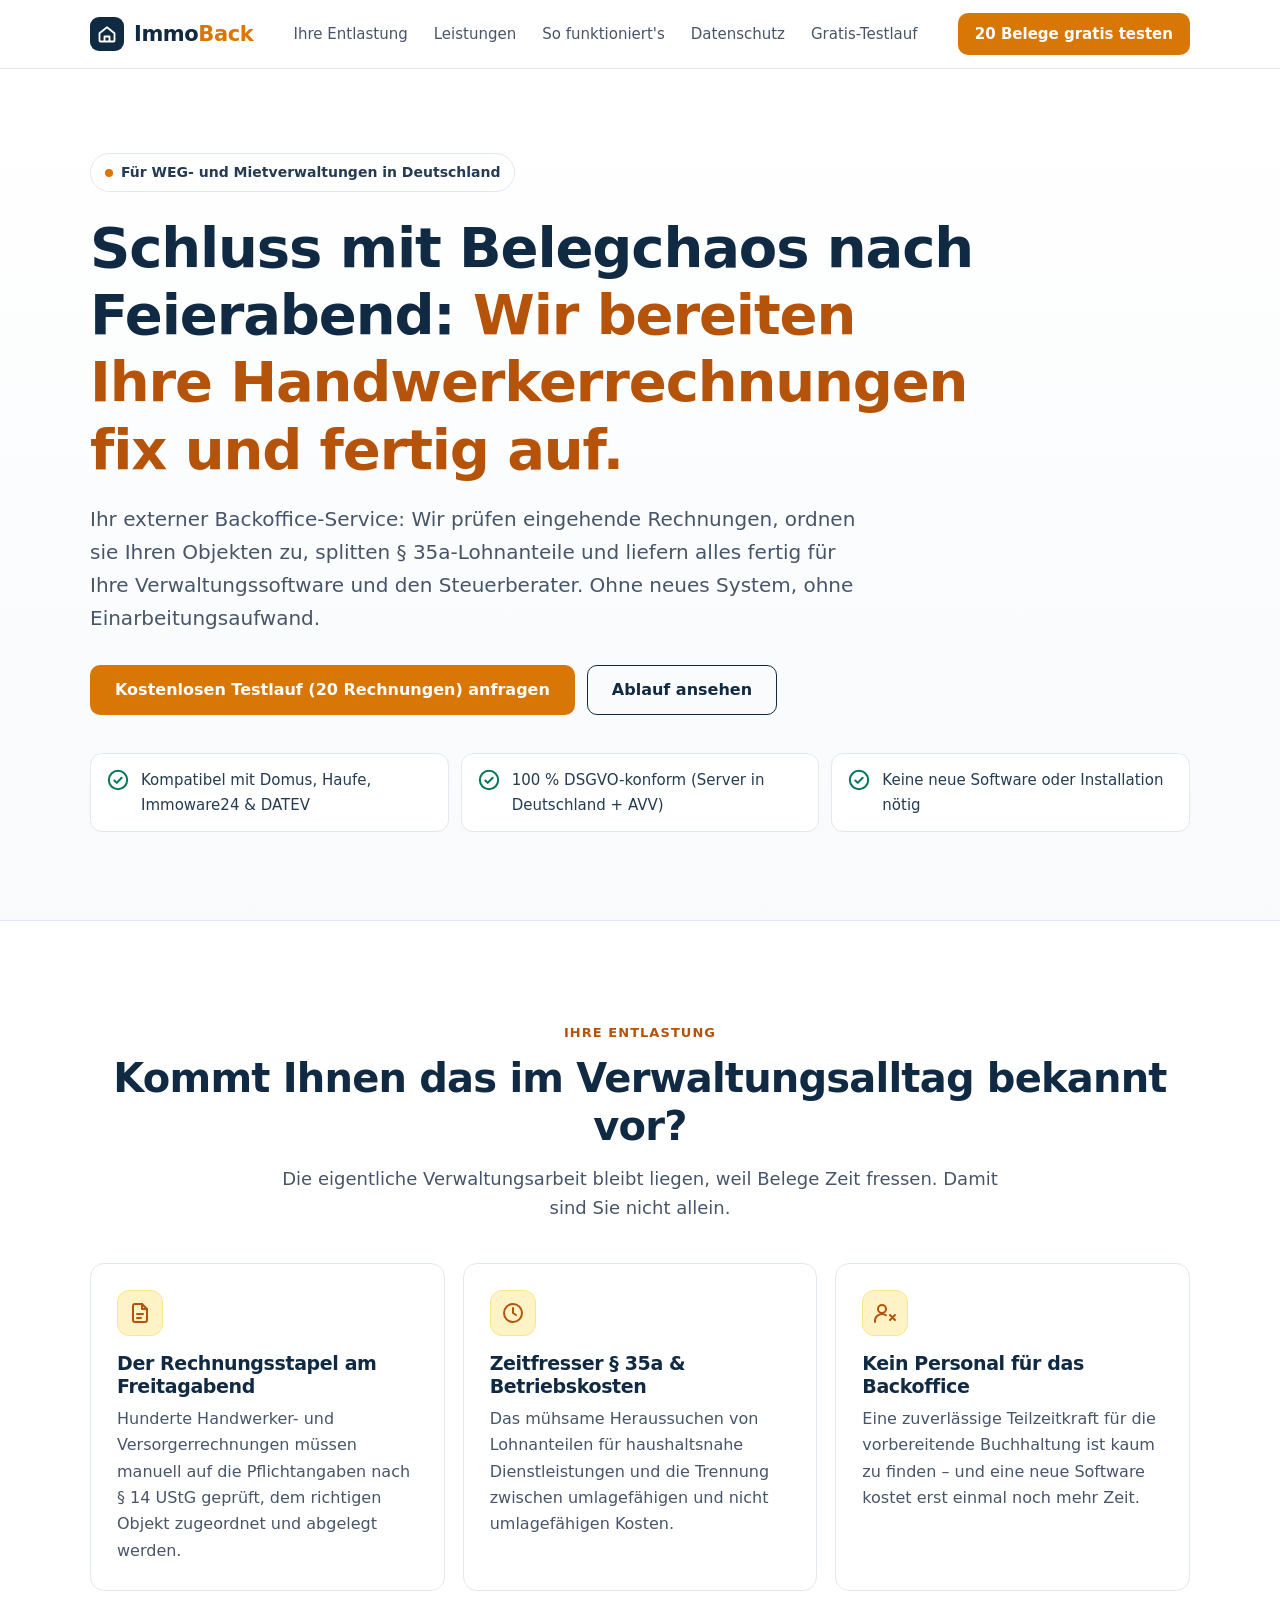
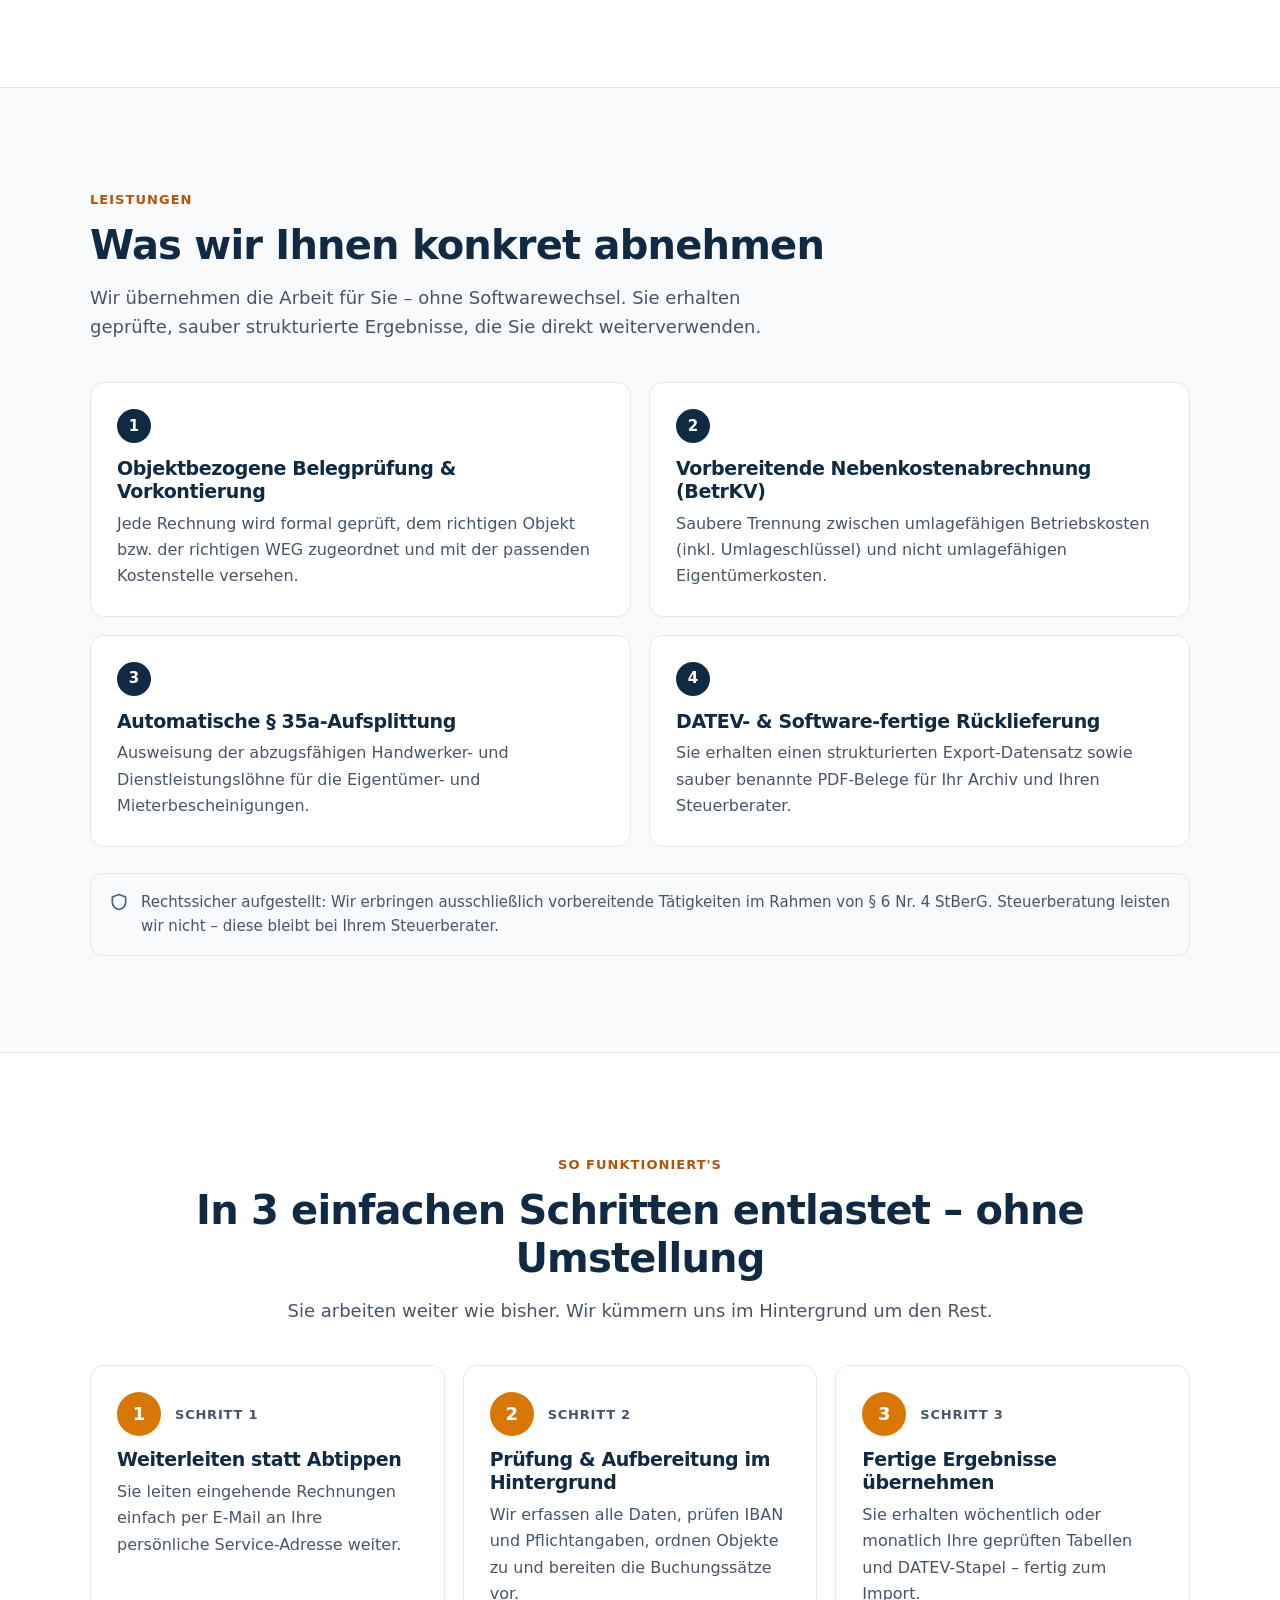
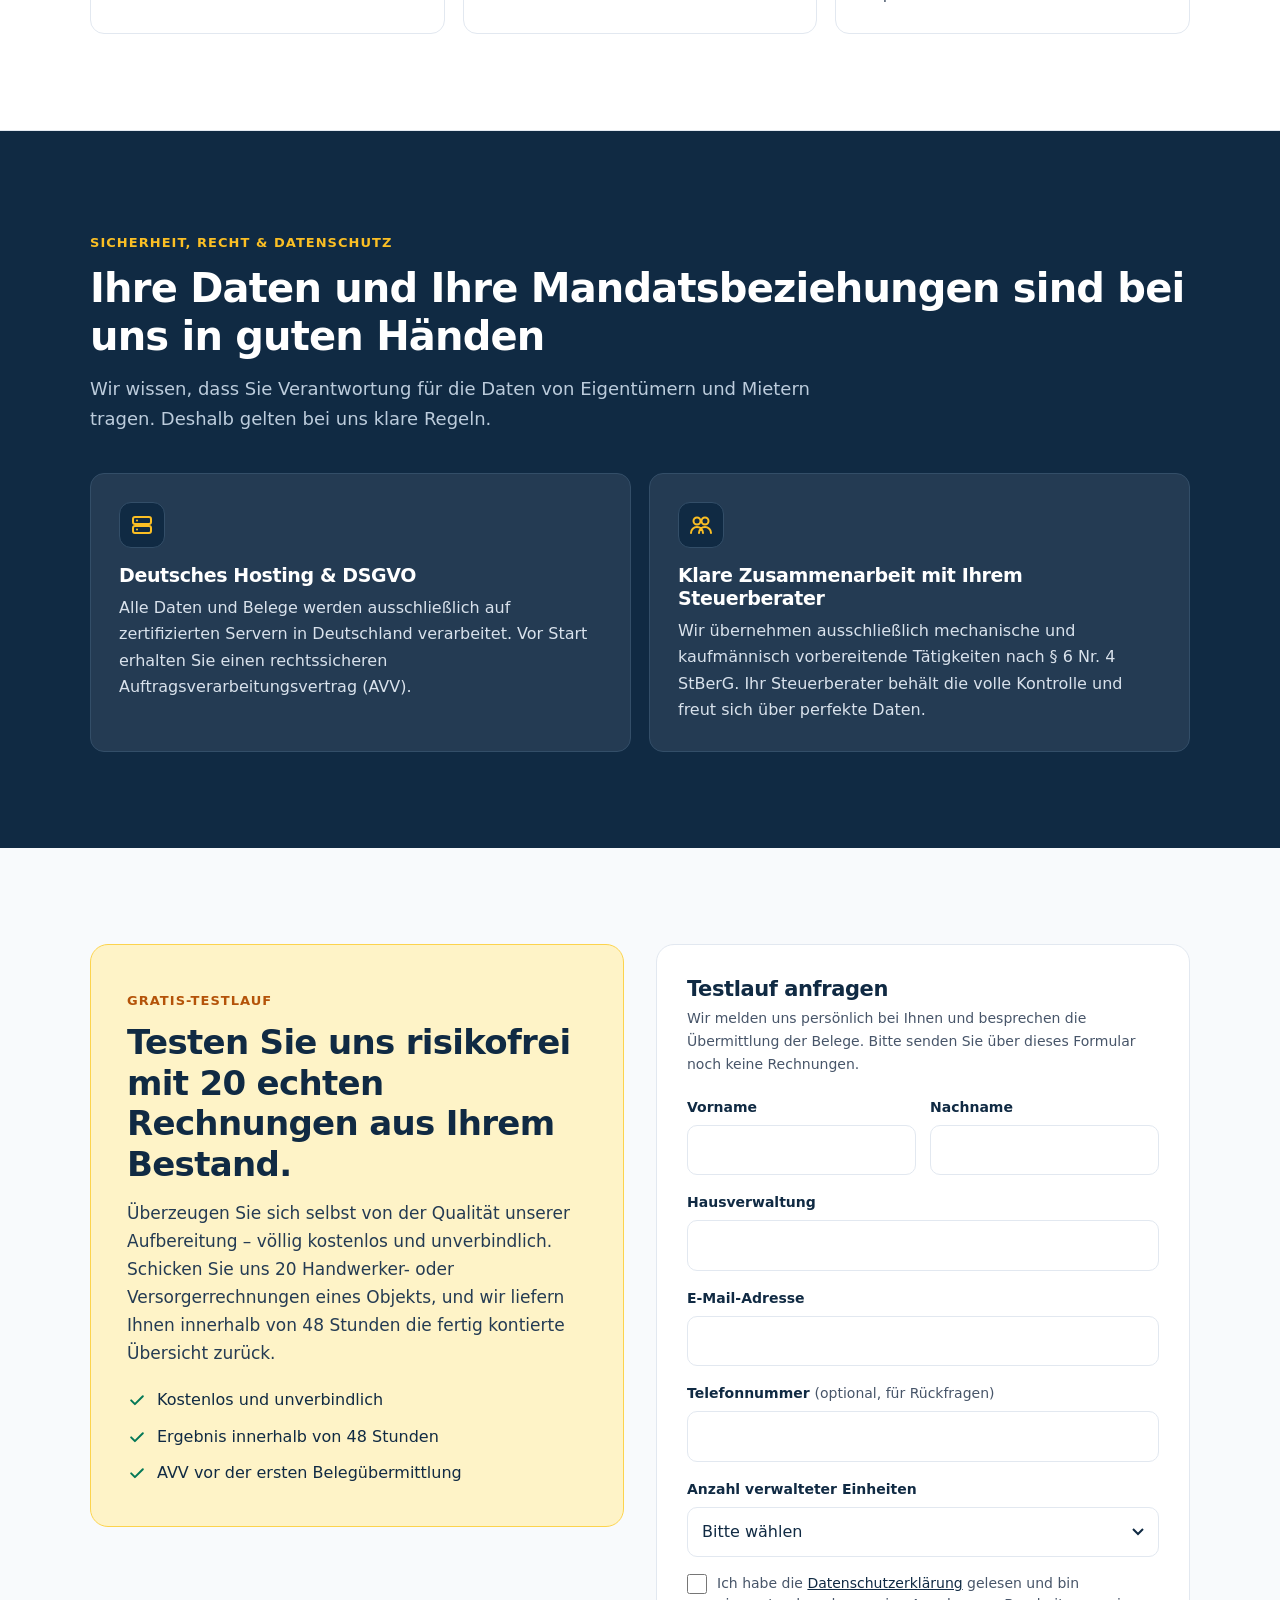
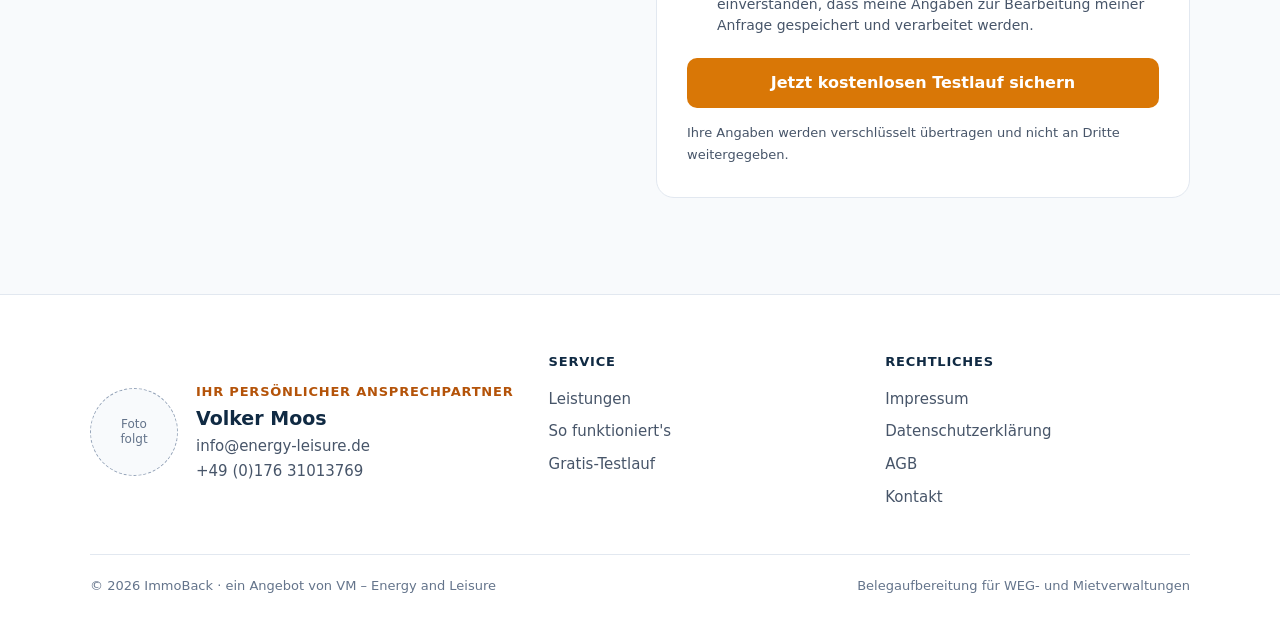
==== index.html @ 3769d1e3 "ImmoBack Landingpage mit Impressum, Datenschutz und AGB (16.11.2026) Co-Authored-By: Claude Opus 5.5" ====
<!DOCTYPE html>
<!-- ImmoBack – Landingpage – index.html -->
<!-- Erstellt: 16.11.2026 -->
<html lang="de">
<head>
<meta charset="UTF-8">
<meta name="viewport" content="width=device-width, initial-scale=1.0">
<title>ImmoBack – Belegaufbereitung für Hausverwaltungen</title>
<meta name="description" content="Externer Backoffice-Service für WEG- und Mietverwaltungen: Wir prüfen Handwerkerrechnungen, ordnen sie Ihren Objekten zu, splitten § 35a-Lohnanteile und liefern alles fertig für Ihre Verwaltungssoftware und DATEV.">
<meta name="robots" content="index,follow">
<link rel="stylesheet" href="style.css">
<link rel="icon" href="data:image/svg+xml,%3Csvg xmlns='http://www.w3.org/2000/svg' viewBox='0 0 32 32'%3E%3Crect width='32' height='32' rx='7' fill='%23102A43'/%3E%3Cpath d='M8 15l8-6 8 6v9H8z' fill='none' stroke='%23D97706' stroke-width='2.4' stroke-linejoin='round'/%3E%3C/svg%3E">
</head>
<body>
<a class="skip" href="#main">Zum Inhalt springen</a>

<!-- 1. Header -->
<header class="site-header">
  <div class="wrap header-inner">
    <a href="#top" class="logo" aria-label="ImmoBack – zur Startseite">
      <span class="logo-mark" aria-hidden="true">
        <svg width="20" height="20" viewBox="0 0 24 24" fill="none" stroke="currentColor" stroke-width="2.2" stroke-linejoin="round"><path d="M3 11l9-7 9 7v9a1 1 0 0 1-1 1H4a1 1 0 0 1-1-1z"/><path d="M9 21v-6h6v6"/></svg>
      </span>
      <span>Immo<span class="accent">Back</span></span>
    </a>
    <nav class="nav" aria-label="Hauptnavigation">
      <a href="#entlastung">Ihre Entlastung</a>
      <a href="#leistungen">Leistungen</a>
      <a href="#ablauf">So funktioniert's</a>
      <a href="#sicherheit">Datenschutz</a>
      <a href="#testlauf">Gratis-Testlauf</a>
    </nav>
    <a href="#testlauf" class="btn btn-primary btn-sm header-cta">20 Belege gratis testen</a>
    <button class="menu-btn" type="button" aria-expanded="false" aria-controls="mobile-nav" aria-label="Menü öffnen">
      <svg width="22" height="22" viewBox="0 0 24 24" fill="none" stroke="currentColor" stroke-width="2" stroke-linecap="round"><path d="M4 7h16M4 12h16M4 17h16"/></svg>
    </button>
  </div>
  <nav class="mobile-nav" id="mobile-nav" aria-label="Mobile Navigation">
    <a href="#entlastung">Ihre Entlastung</a>
    <a href="#leistungen">Leistungen</a>
    <a href="#ablauf">So funktioniert's</a>
    <a href="#sicherheit">Datenschutz</a>
    <a href="#testlauf">Gratis-Testlauf</a>
    <a href="#testlauf" class="btn btn-primary">20 Belege gratis testen</a>
  </nav>
</header>

<main id="main">

<!-- 2. Hero -->
<section class="hero" id="top">
  <div class="wrap">
    <span class="badge"><span class="badge-dot" aria-hidden="true"></span>Für WEG- und Mietverwaltungen in Deutschland</span>
    <h1>Schluss mit Belegchaos nach Feierabend: <em>Wir bereiten Ihre Handwerkerrechnungen fix und fertig auf.</em></h1>
    <p class="lead">Ihr externer Backoffice-Service: Wir prüfen eingehende Rechnungen, ordnen sie Ihren Objekten zu, splitten § 35a-Lohnanteile und liefern alles fertig für Ihre Verwaltungssoftware und den Steuerberater. Ohne neues System, ohne Einarbeitungsaufwand.</p>
    <div class="hero-ctas">
      <a href="#testlauf" class="btn btn-primary">Kostenlosen Testlauf (20 Rechnungen) anfragen</a>
      <a href="#ablauf" class="btn btn-ghost">Ablauf ansehen</a>
    </div>
    <ul class="trust">
      <li><svg width="22" height="22" viewBox="0 0 24 24" fill="none" stroke="currentColor" stroke-width="2.2" stroke-linecap="round" stroke-linejoin="round" aria-hidden="true"><circle cx="12" cy="12" r="10"/><path d="M8 12.5l2.6 2.6L16 9.5"/></svg>Kompatibel mit Domus, Haufe, Immoware24 &amp; DATEV</li>
      <li><svg width="22" height="22" viewBox="0 0 24 24" fill="none" stroke="currentColor" stroke-width="2.2" stroke-linecap="round" stroke-linejoin="round" aria-hidden="true"><circle cx="12" cy="12" r="10"/><path d="M8 12.5l2.6 2.6L16 9.5"/></svg>100 % DSGVO-konform (Server in Deutschland + AVV)</li>
      <li><svg width="22" height="22" viewBox="0 0 24 24" fill="none" stroke="currentColor" stroke-width="2.2" stroke-linecap="round" stroke-linejoin="round" aria-hidden="true"><circle cx="12" cy="12" r="10"/><path d="M8 12.5l2.6 2.6L16 9.5"/></svg>Keine neue Software oder Installation nötig</li>
    </ul>
  </div>
</section>

<!-- 3. Problem -->
<section class="section-alt" id="entlastung">
  <div class="wrap">
    <div class="section-head center">
      <span class="eyebrow">Ihre Entlastung</span>
      <h2>Kommt Ihnen das im Verwaltungsalltag bekannt vor?</h2>
      <p class="lead">Die eigentliche Verwaltungsarbeit bleibt liegen, weil Belege Zeit fressen. Damit sind Sie nicht allein.</p>
    </div>
    <div class="grid grid-3">
      <article class="card card-problem">
        <div class="icon-box" aria-hidden="true"><svg width="24" height="24" viewBox="0 0 24 24" fill="none" stroke="currentColor" stroke-width="2" stroke-linecap="round" stroke-linejoin="round"><path d="M14 3H7a2 2 0 0 0-2 2v14a2 2 0 0 0 2 2h10a2 2 0 0 0 2-2V8z"/><path d="M14 3v5h5M9 13h6M9 17h4"/></svg></div>
        <h3>Der Rechnungsstapel am Freitagabend</h3>
        <p>Hunderte Handwerker- und Versorgerrechnungen müssen manuell auf die Pflichtangaben nach § 14 UStG geprüft, dem richtigen Objekt zugeordnet und abgelegt werden.</p>
      </article>
      <article class="card card-problem">
        <div class="icon-box" aria-hidden="true"><svg width="24" height="24" viewBox="0 0 24 24" fill="none" stroke="currentColor" stroke-width="2" stroke-linecap="round" stroke-linejoin="round"><circle cx="12" cy="12" r="9"/><path d="M12 7v5l3 2"/></svg></div>
        <h3>Zeitfresser § 35a &amp; Betriebskosten</h3>
        <p>Das mühsame Heraussuchen von Lohnanteilen für haushaltsnahe Dienstleistungen und die Trennung zwischen umlagefähigen und nicht umlagefähigen Kosten.</p>
      </article>
      <article class="card card-problem">
        <div class="icon-box" aria-hidden="true"><svg width="24" height="24" viewBox="0 0 24 24" fill="none" stroke="currentColor" stroke-width="2" stroke-linecap="round" stroke-linejoin="round"><circle cx="9" cy="8" r="4"/><path d="M2 21v-1a7 7 0 0 1 11-5.7M17 14l5 5M22 14l-5 5"/></svg></div>
        <h3>Kein Personal für das Backoffice</h3>
        <p>Eine zuverlässige Teilzeitkraft für die vorbereitende Buchhaltung ist kaum zu finden – und eine neue Software kostet erst einmal noch mehr Zeit.</p>
      </article>
    </div>
  </div>
</section>

<!-- 4. Leistungen -->
<section id="leistungen">
  <div class="wrap">
    <div class="section-head">
      <span class="eyebrow">Leistungen</span>
      <h2>Was wir Ihnen konkret abnehmen</h2>
      <p class="lead">Wir übernehmen die Arbeit für Sie – ohne Softwarewechsel. Sie erhalten geprüfte, sauber strukturierte Ergebnisse, die Sie direkt weiterverwenden.</p>
    </div>
    <div class="grid grid-4">
      <article class="card">
        <span class="num">1</span>
        <h3>Objektbezogene Belegprüfung &amp; Vorkontierung</h3>
        <p>Jede Rechnung wird formal geprüft, dem richtigen Objekt bzw. der richtigen WEG zugeordnet und mit der passenden Kostenstelle versehen.</p>
      </article>
      <article class="card">
        <span class="num">2</span>
        <h3>Vorbereitende Nebenkostenabrechnung (BetrKV)</h3>
        <p>Saubere Trennung zwischen umlagefähigen Betriebskosten (inkl. Umlageschlüssel) und nicht umlagefähigen Eigentümerkosten.</p>
      </article>
      <article class="card">
        <span class="num">3</span>
        <h3>Automatische § 35a-Aufsplittung</h3>
        <p>Ausweisung der abzugsfähigen Handwerker- und Dienstleistungslöhne für die Eigentümer- und Mieterbescheinigungen.</p>
      </article>
      <article class="card">
        <span class="num">4</span>
        <h3>DATEV- &amp; Software-fertige Rücklieferung</h3>
        <p>Sie erhalten einen strukturierten Export-Datensatz sowie sauber benannte PDF-Belege für Ihr Archiv und Ihren Steuerberater.</p>
      </article>
    </div>
    <div class="legal-note">
      <svg width="20" height="20" viewBox="0 0 24 24" fill="none" stroke="currentColor" stroke-width="2" stroke-linecap="round" stroke-linejoin="round" aria-hidden="true"><path d="M12 3l8 3v6c0 5-3.5 8-8 9-4.5-1-8-4-8-9V6z"/></svg>
      <p>Rechtssicher aufgestellt: Wir erbringen ausschließlich vorbereitende Tätigkeiten im Rahmen von § 6 Nr. 4 StBerG. Steuerberatung leisten wir nicht – diese bleibt bei Ihrem Steuerberater.</p>
    </div>
  </div>
</section>

<!-- 5. Prozess -->
<section class="section-alt" id="ablauf">
  <div class="wrap">
    <div class="section-head center">
      <span class="eyebrow">So funktioniert's</span>
      <h2>In 3 einfachen Schritten entlastet – ohne Umstellung</h2>
      <p class="lead">Sie arbeiten weiter wie bisher. Wir kümmern uns im Hintergrund um den Rest.</p>
    </div>
    <ol class="steps">
      <li class="step">
        <div class="step-head"><span class="step-num">1</span><span class="step-label">Schritt 1</span></div>
        <h3>Weiterleiten statt Abtippen</h3>
        <p>Sie leiten eingehende Rechnungen einfach per E-Mail an Ihre persönliche Service-Adresse weiter.</p>
      </li>
      <li class="step">
        <div class="step-head"><span class="step-num">2</span><span class="step-label">Schritt 2</span></div>
        <h3>Prüfung &amp; Aufbereitung im Hintergrund</h3>
        <p>Wir erfassen alle Daten, prüfen IBAN und Pflichtangaben, ordnen Objekte zu und bereiten die Buchungssätze vor.</p>
      </li>
      <li class="step">
        <div class="step-head"><span class="step-num">3</span><span class="step-label">Schritt 3</span></div>
        <h3>Fertige Ergebnisse übernehmen</h3>
        <p>Sie erhalten wöchentlich oder monatlich Ihre geprüften Tabellen und DATEV-Stapel – fertig zum Import.</p>
      </li>
    </ol>
  </div>
</section>

<!-- 6. Sicherheit -->
<section class="security" id="sicherheit">
  <div class="wrap">
    <div class="section-head">
      <span class="eyebrow">Sicherheit, Recht &amp; Datenschutz</span>
      <h2>Ihre Daten und Ihre Mandatsbeziehungen sind bei uns in guten Händen</h2>
      <p class="lead">Wir wissen, dass Sie Verantwortung für die Daten von Eigentümern und Mietern tragen. Deshalb gelten bei uns klare Regeln.</p>
    </div>
    <div class="grid grid-2">
      <article class="sec-card">
        <div class="icon-box" aria-hidden="true"><svg width="24" height="24" viewBox="0 0 24 24" fill="none" stroke="currentColor" stroke-width="2" stroke-linecap="round" stroke-linejoin="round"><rect x="3" y="4" width="18" height="7" rx="2"/><rect x="3" y="13" width="18" height="7" rx="2"/><path d="M7 7.5h.01M7 16.5h.01"/></svg></div>
        <h3>Deutsches Hosting &amp; DSGVO</h3>
        <p>Alle Daten und Belege werden ausschließlich auf zertifizierten Servern in Deutschland verarbeitet. Vor Start erhalten Sie einen rechtssicheren Auftragsverarbeitungsvertrag (AVV).</p>
      </article>
      <article class="sec-card">
        <div class="icon-box" aria-hidden="true"><svg width="24" height="24" viewBox="0 0 24 24" fill="none" stroke="currentColor" stroke-width="2" stroke-linecap="round" stroke-linejoin="round"><circle cx="8" cy="8" r="3.5"/><circle cx="16" cy="8" r="3.5"/><path d="M2 20a6 6 0 0 1 12 0M10 20a6 6 0 0 1 12 0"/></svg></div>
        <h3>Klare Zusammenarbeit mit Ihrem Steuerberater</h3>
        <p>Wir übernehmen ausschließlich mechanische und kaufmännisch vorbereitende Tätigkeiten nach § 6 Nr. 4 StBerG. Ihr Steuerberater behält die volle Kontrolle und freut sich über perfekte Daten.</p>
      </article>
    </div>
  </div>
</section>

<!-- 7. Angebot + Formular -->
<section id="testlauf">
  <div class="wrap offer">
    <div class="offer-box">
      <span class="eyebrow">Gratis-Testlauf</span>
      <h2>Testen Sie uns risikofrei mit 20 echten Rechnungen aus Ihrem Bestand.</h2>
      <p>Überzeugen Sie sich selbst von der Qualität unserer Aufbereitung – völlig kostenlos und unverbindlich. Schicken Sie uns 20 Handwerker- oder Versorgerrechnungen eines Objekts, und wir liefern Ihnen innerhalb von 48 Stunden die fertig kontierte Übersicht zurück.</p>
      <ul class="offer-list">
        <li><svg width="20" height="20" viewBox="0 0 24 24" fill="none" stroke="currentColor" stroke-width="2.4" stroke-linecap="round" stroke-linejoin="round" aria-hidden="true"><path d="M5 12.5l4.5 4.5L19 7.5"/></svg>Kostenlos und unverbindlich</li>
        <li><svg width="20" height="20" viewBox="0 0 24 24" fill="none" stroke="currentColor" stroke-width="2.4" stroke-linecap="round" stroke-linejoin="round" aria-hidden="true"><path d="M5 12.5l4.5 4.5L19 7.5"/></svg>Ergebnis innerhalb von 48 Stunden</li>
        <li><svg width="20" height="20" viewBox="0 0 24 24" fill="none" stroke="currentColor" stroke-width="2.4" stroke-linecap="round" stroke-linejoin="round" aria-hidden="true"><path d="M5 12.5l4.5 4.5L19 7.5"/></svg>AVV vor der ersten Belegübermittlung</li>
      </ul>
    </div>

    <div class="form-card">
      <h3>Testlauf anfragen</h3>
      <p class="hint">Wir melden uns persönlich bei Ihnen und besprechen die Übermittlung der Belege. Bitte senden Sie über dieses Formular noch keine Rechnungen.</p>
      <form id="trial-form" novalidate>
        <div class="field-row">
          <div class="field" data-field="first_name">
            <label for="f-first">Vorname</label>
            <input id="f-first" name="first_name" type="text" autocomplete="given-name" maxlength="80" required>
            <span class="field-error">Bitte geben Sie Ihren Vornamen an.</span>
          </div>
          <div class="field" data-field="last_name">
            <label for="f-last">Nachname</label>
            <input id="f-last" name="last_name" type="text" autocomplete="family-name" maxlength="80" required>
            <span class="field-error">Bitte geben Sie Ihren Nachnamen an.</span>
          </div>
        </div>
        <div class="field" data-field="company">
          <label for="f-company">Hausverwaltung</label>
          <input id="f-company" name="company" type="text" autocomplete="organization" maxlength="120" required>
          <span class="field-error">Bitte geben Sie den Namen Ihrer Hausverwaltung an.</span>
        </div>
        <div class="field" data-field="email">
          <label for="f-email">E-Mail-Adresse</label>
          <input id="f-email" name="email" type="email" autocomplete="email" maxlength="160" required>
          <span class="field-error">Bitte geben Sie eine gültige E-Mail-Adresse an.</span>
        </div>
        <div class="field" data-field="mobile">
          <label for="f-phone">Telefonnummer <span class="opt">(optional, für Rückfragen)</span></label>
          <input id="f-phone" name="mobile" type="tel" autocomplete="tel" maxlength="40">
          <span class="field-error">Bitte prüfen Sie die Telefonnummer (nur Ziffern, Leerzeichen, + / ( ) - .).</span>
        </div>
        <div class="field" data-field="options">
          <label for="f-units">Anzahl verwalteter Einheiten</label>
          <select id="f-units" name="units" required>
            <option value="" selected disabled>Bitte wählen</option>
            <option value="units_u50">unter 50</option>
            <option value="units_50_150">50–150</option>
            <option value="units_150_400">150–400</option>
            <option value="units_400_plus">über 400</option>
          </select>
          <span class="field-error">Bitte wählen Sie die Anzahl der Einheiten.</span>
        </div>
        <div class="hp" aria-hidden="true">
          <label for="f-website">Website</label>
          <input id="f-website" name="website" type="text" tabindex="-1" autocomplete="off">
        </div>
        <div class="field" data-field="consent">
          <label class="check"><input type="checkbox" id="f-consent" name="consent" required>
            <span>Ich habe die <a href="datenschutz.html" target="_blank" rel="noopener">Datenschutzerklärung</a> gelesen und bin einverstanden, dass meine Angaben zur Bearbeitung meiner Anfrage gespeichert und verarbeitet werden.</span></label>
          <span class="field-error">Bitte bestätigen Sie die Datenschutzerklärung.</span>
        </div>
        <button type="submit" class="btn btn-primary" id="f-submit">Jetzt kostenlosen Testlauf sichern</button>
        <div class="form-status" id="f-status" role="status" aria-live="polite"></div>
        <p class="form-small">Ihre Angaben werden verschlüsselt übertragen und nicht an Dritte weitergegeben.</p>
      </form>
    </div>
  </div>
</section>

</main>

<!-- 8. Footer -->
<footer class="site-footer">
  <div class="wrap">
    <div class="footer-grid">
      <div class="contact-person">
        <div class="photo" aria-label="Platzhalter für Foto">Foto<br>folgt</div>
        <div>
          <div class="role">Ihr persönlicher Ansprechpartner</div>
          <div class="name">Volker Moos</div>
          <a href="mailto:info@energy-leisure.de">info@energy-leisure.de</a>
          <a href="tel:+4917631013769">+49 (0)176 31013769</a>
        </div>
      </div>
      <div class="footer-links">
        <div class="footer-col-title">Service</div>
        <a href="#leistungen">Leistungen</a>
        <a href="#ablauf">So funktioniert's</a>
        <a href="#testlauf">Gratis-Testlauf</a>
      </div>
      <div class="footer-links">
        <div class="footer-col-title">Rechtliches</div>
        <a href="impressum.html">Impressum</a>
        <a href="datenschutz.html">Datenschutzerklärung</a>
        <a href="agb.html">AGB</a>
        <a href="mailto:info@energy-leisure.de">Kontakt</a>
      </div>
    </div>
    <div class="footer-bottom">
      <span>© 2026 ImmoBack · ein Angebot von VM – Energy and Leisure</span>
      <span>Belegaufbereitung für WEG- und Mietverwaltungen</span>
    </div>
  </div>
</footer>

<script src="app.js" defer></script>
</body>
</html>
---- style.css ----
/* ImmoBack – Landingpage – style.css */
/* Erstellt: 16.11.2026 */

/* Schrift: Inter, falls auf dem Gerät installiert, sonst Systemschrift. Keine externen Schriftquellen. */

:root{
  --navy:#102A43;
  --navy-2:#243B53;
  --navy-3:#486581;
  --bg:#F8FAFC;
  --white:#FFFFFF;
  --line:#E2E8F0;
  --text:#102A43;
  --text-2:#475569;
  --accent:#D97706;
  --accent-dark:#B45309;
  --accent-soft:#FEF3C7;
  --ok:#047857;
  --err:#B91C1C;
  --radius:14px;
  --wrap:1140px;
  --font:"Inter",system-ui,-apple-system,"Segoe UI",Roboto,Arial,sans-serif;
}

*,*::before,*::after{box-sizing:border-box;margin:0;padding:0;}
html{scroll-behavior:smooth;scroll-padding-top:84px;-webkit-text-size-adjust:100%;}
body{background:var(--bg);color:var(--text);font-family:var(--font);font-size:17px;line-height:1.65;-webkit-font-smoothing:antialiased;overflow-x:hidden;}
img,svg{display:block;max-width:100%;}
a{color:var(--navy);}
:focus-visible{outline:3px solid var(--accent);outline-offset:3px;border-radius:6px;}

.wrap{width:100%;max-width:var(--wrap);margin:0 auto;padding:0 20px;}
.skip{position:absolute;left:-9999px;top:0;background:var(--navy);color:#fff;padding:10px 16px;z-index:100;}
.skip:focus{left:12px;top:12px;}

/* ---------- Buttons ---------- */
.btn{display:inline-flex;align-items:center;justify-content:center;gap:8px;min-height:50px;padding:12px 24px;border-radius:10px;font:inherit;font-weight:700;font-size:16px;line-height:1.25;text-decoration:none;text-align:center;cursor:pointer;border:1.5px solid transparent;transition:background .15s,border-color .15s,color .15s;}
.btn-primary{background:var(--accent);color:#fff;}
.btn-primary:hover{background:var(--accent-dark);}
.btn-ghost{background:transparent;color:var(--navy);border-color:var(--navy);}
.btn-ghost:hover{background:var(--navy);color:#fff;}
.btn-sm{min-height:42px;padding:8px 16px;font-size:15px;}
.btn[disabled]{opacity:.65;cursor:wait;}

/* ---------- Header ---------- */
.site-header{position:sticky;top:0;z-index:50;background:rgba(255,255,255,.96);border-bottom:1px solid var(--line);backdrop-filter:saturate(1.4) blur(6px);}
.header-inner{display:flex;align-items:center;justify-content:space-between;gap:16px;height:68px;}
.logo{display:flex;align-items:center;gap:10px;text-decoration:none;color:var(--navy);font-weight:800;font-size:21px;letter-spacing:-.02em;}
.logo-mark{width:34px;height:34px;border-radius:9px;background:var(--navy);color:#fff;display:grid;place-items:center;}
.logo span.accent{color:var(--accent);}
.nav{display:none;gap:26px;}
.nav a{color:var(--text-2);text-decoration:none;font-size:15px;font-weight:500;}
.nav a:hover{color:var(--navy);}
.header-cta{display:none;}
.menu-btn{display:inline-flex;align-items:center;justify-content:center;width:44px;height:44px;border:1px solid var(--line);border-radius:10px;background:#fff;color:var(--navy);cursor:pointer;}
.mobile-nav{display:none;border-top:1px solid var(--line);background:#fff;}
.mobile-nav.open{display:block;}
.mobile-nav a{display:block;padding:14px 20px;border-bottom:1px solid var(--line);color:var(--navy);text-decoration:none;font-weight:500;}
.mobile-nav .btn{margin:16px 20px;display:flex;}

/* ---------- Sections ---------- */
section{padding:72px 0;}
.section-alt{background:var(--white);border-top:1px solid var(--line);border-bottom:1px solid var(--line);}
.eyebrow{display:inline-block;font-size:13px;font-weight:700;letter-spacing:.08em;text-transform:uppercase;color:var(--accent-dark);margin-bottom:10px;}
h1,h2,h3{color:var(--navy);letter-spacing:-.02em;line-height:1.2;overflow-wrap:break-word;hyphens:auto;}
h2{font-size:clamp(28px,4.2vw,40px);font-weight:800;margin-bottom:14px;}
h3{font-size:19px;font-weight:700;margin-bottom:8px;}
.lead{font-size:18px;color:var(--text-2);max-width:720px;}
.section-head{margin-bottom:40px;}
.section-head.center{text-align:center;}
.section-head.center .lead{margin:0 auto;}

/* ---------- Hero ---------- */
.hero{padding:56px 0 64px;background:linear-gradient(180deg,#fff 0%,var(--bg) 100%);}
.badge{display:inline-flex;align-items:center;gap:8px;background:#fff;border:1px solid var(--line);color:var(--navy-2);font-size:14px;font-weight:600;padding:7px 14px;border-radius:999px;margin-bottom:22px;}
.badge-dot{width:8px;height:8px;border-radius:50%;background:var(--accent);}
.hero h1{font-size:clamp(32px,5.6vw,56px);font-weight:800;max-width:900px;margin-bottom:20px;}
.hero h1 em{font-style:normal;color:var(--accent-dark);}
.hero .lead{font-size:clamp(17px,2vw,20px);max-width:780px;margin-bottom:30px;}
.hero-ctas{display:flex;flex-direction:column;gap:12px;margin-bottom:38px;}
.trust{display:grid;gap:12px;list-style:none;}
.trust li{display:flex;align-items:flex-start;gap:12px;background:#fff;border:1px solid var(--line);border-radius:12px;padding:14px 16px;font-size:15px;font-weight:500;color:var(--navy-2);}
.trust svg{flex:0 0 22px;color:var(--ok);margin-top:1px;}

/* ---------- Cards ---------- */
.grid{display:grid;gap:18px;}
.card{background:#fff;border:1px solid var(--line);border-radius:var(--radius);padding:26px;}
.card p{color:var(--text-2);font-size:16px;}
.icon-box{width:46px;height:46px;border-radius:12px;display:grid;place-items:center;margin-bottom:16px;background:var(--bg);border:1px solid var(--line);color:var(--navy);}
.card-problem .icon-box{background:var(--accent-soft);border-color:#FDE68A;color:var(--accent-dark);}
.num{display:inline-grid;place-items:center;width:34px;height:34px;border-radius:50%;background:var(--navy);color:#fff;font-weight:700;font-size:15px;margin-bottom:14px;}
.legal-note{margin-top:26px;display:flex;gap:12px;align-items:flex-start;background:var(--bg);border:1px solid var(--line);border-radius:12px;padding:16px 18px;font-size:15px;color:var(--text-2);}
.legal-note svg{flex:0 0 20px;color:var(--navy-3);margin-top:2px;}

/* ---------- Steps ---------- */
.steps{display:grid;gap:18px;counter-reset:step;list-style:none;}
.step{position:relative;background:#fff;border:1px solid var(--line);border-radius:var(--radius);padding:26px 26px 26px 26px;}
.step-head{display:flex;align-items:center;gap:14px;margin-bottom:12px;}
.step-num{flex:0 0 44px;width:44px;height:44px;border-radius:50%;background:var(--accent);color:#fff;font-weight:800;font-size:18px;display:grid;place-items:center;}
.step-label{font-size:13px;font-weight:700;letter-spacing:.06em;text-transform:uppercase;color:var(--text-2);}
.step p{color:var(--text-2);font-size:16px;}

/* ---------- Security ---------- */
.security{background:var(--navy);color:#D9E2EC;border:0;}
.security h2,.security h3{color:#fff;}
.security .lead{color:#BCCCDC;}
.security .eyebrow{color:#FBBF24;}
.sec-card{background:var(--navy-2);border:1px solid #334E68;border-radius:var(--radius);padding:28px;}
.sec-card p{color:#D9E2EC;font-size:16px;}
.sec-card .icon-box{background:#102A43;border-color:#334E68;color:#FBBF24;}

/* ---------- Offer ---------- */
.offer{display:grid;gap:22px;}
.offer-box{background:var(--accent-soft);border:1.5px solid #FCD34D;border-radius:18px;padding:30px 26px;}
.offer-box h2{font-size:clamp(26px,3.6vw,34px);}
.offer-box p{color:var(--navy-2);margin-bottom:16px;}
.offer-list{list-style:none;display:grid;gap:10px;margin-top:20px;}
.offer-list li{display:flex;gap:10px;align-items:flex-start;font-weight:500;color:var(--navy);font-size:16px;}
.offer-list svg{flex:0 0 20px;color:var(--ok);margin-top:3px;}

.form-card{background:#fff;border:1px solid var(--line);border-radius:18px;padding:28px 22px;}
.form-card h3{font-size:21px;margin-bottom:4px;}
.form-card .hint{font-size:14px;color:var(--text-2);margin-bottom:20px;}
.field{margin-bottom:16px;}
.field-row{display:grid;gap:0 14px;}
label{display:block;font-size:14px;font-weight:600;color:var(--navy);margin-bottom:6px;}
label .opt{font-weight:400;color:var(--text-2);}
input[type=text],input[type=email],input[type=tel],select{width:100%;min-height:48px;padding:11px 14px;border:1.5px solid var(--line);border-radius:10px;background:#fff;color:var(--text);font:inherit;font-size:16px;}
select{appearance:none;background-image:url("data:image/svg+xml,%3Csvg xmlns='http://www.w3.org/2000/svg' width='12' height='8' viewBox='0 0 12 8'%3E%3Cpath d='M1 1l5 5 5-5' fill='none' stroke='%23102A43' stroke-width='2'/%3E%3C/svg%3E");background-repeat:no-repeat;background-position:right 14px center;padding-right:40px;}
input:focus,select:focus{outline:none;border-color:var(--navy-3);box-shadow:0 0 0 3px rgba(72,101,129,.18);}
.field.invalid input,.field.invalid select{border-color:var(--err);}
.field-error{display:none;color:var(--err);font-size:13px;margin-top:5px;}
.field.invalid .field-error{display:block;}
.check{display:flex;gap:10px;align-items:flex-start;font-size:14px;font-weight:400;color:var(--text-2);line-height:1.5;}
.check input{flex:0 0 20px;width:20px;height:20px;margin-top:1px;accent-color:var(--navy);}
.hp{position:absolute!important;left:-10000px!important;width:1px;height:1px;overflow:hidden;}
.form-card .btn{width:100%;margin-top:6px;}
.form-status{display:none;margin-top:16px;padding:14px 16px;border-radius:10px;font-size:15px;}
.form-status.show{display:block;}
.form-status.ok{background:#ECFDF5;border:1px solid #A7F3D0;color:#065F46;}
.form-status.err{background:#FEF2F2;border:1px solid #FECACA;color:#991B1B;}
.form-small{font-size:13px;color:var(--text-2);margin-top:14px;}

/* ---------- Footer ---------- */
.site-footer{background:#fff;border-top:1px solid var(--line);padding:56px 0 28px;}
.footer-grid{display:grid;gap:32px;}
.contact-person{display:flex;gap:18px;align-items:center;}
.photo{flex:0 0 88px;width:88px;height:88px;border-radius:50%;background:var(--bg);border:1.5px dashed #94A3B8;display:grid;place-items:center;color:#64748B;font-size:12px;text-align:center;line-height:1.3;}
.contact-person .role{font-size:13px;font-weight:700;letter-spacing:.06em;text-transform:uppercase;color:var(--accent-dark);}
.contact-person .name{font-size:19px;font-weight:700;color:var(--navy);}
.contact-person a{color:var(--text-2);text-decoration:none;font-size:15px;display:block;}
.contact-person a:hover{color:var(--navy);}
.footer-col-title{font-size:13px;font-weight:700;letter-spacing:.06em;text-transform:uppercase;color:var(--navy);margin-bottom:10px;}
.footer-links a{display:block;color:var(--text-2);text-decoration:none;font-size:15px;padding:4px 0;}
.footer-links a:hover{color:var(--navy);}
.footer-bottom{margin-top:40px;padding-top:20px;border-top:1px solid var(--line);font-size:13px;color:#64748B;display:flex;flex-wrap:wrap;gap:8px 20px;justify-content:space-between;}

/* ---------- Rechtsseiten ---------- */
.legal{padding:48px 0 72px;}
.legal .wrap{max-width:780px;}
.legal h1{font-size:clamp(30px,5vw,42px);font-weight:800;margin-bottom:6px;}
.legal .meta{font-size:14px;color:var(--text-2);padding-bottom:22px;margin-bottom:28px;border-bottom:1px solid var(--line);}
.legal h2{font-size:22px;margin:34px 0 10px;}
.legal h3{font-size:17px;margin:22px 0 6px;}
.legal p,.legal li{color:var(--text-2);font-size:16px;}
.legal p{margin-bottom:12px;}
.legal ul{padding-left:22px;margin-bottom:14px;}
.legal li{margin-bottom:6px;}
.box{background:#fff;border:1px solid var(--line);border-radius:12px;padding:18px 22px;margin:16px 0;font-size:16px;line-height:1.8;color:var(--text);}
.box-note{background:var(--bg);}

/* ---------- Breakpoints ---------- */
@media (min-width:640px){
  .hero-ctas{flex-direction:row;flex-wrap:wrap;}
  .field-row{grid-template-columns:1fr 1fr;}
  .grid-2{grid-template-columns:1fr 1fr;}
  .form-card{padding:32px 30px;}
}
@media (min-width:900px){
  section{padding:96px 0;}
  .hero{padding:84px 0 88px;}
  .trust{grid-template-columns:repeat(3,1fr);}
  .grid-3{grid-template-columns:repeat(3,1fr);}
  .grid-4{grid-template-columns:repeat(2,1fr);}
  .steps{grid-template-columns:repeat(3,1fr);}
  .offer{grid-template-columns:1fr 1fr;align-items:start;gap:32px;}
  .offer-box{padding:40px 36px;position:sticky;top:96px;}
  .footer-grid{grid-template-columns:1.4fr 1fr 1fr;}
}
@media (min-width:1080px){
  .nav{display:flex;}
  .header-cta{display:inline-flex;}
  .menu-btn,.mobile-nav,.mobile-nav.open{display:none;}
}
@media (prefers-reduced-motion:reduce){html{scroll-behavior:auto;}*{transition:none!important;}}
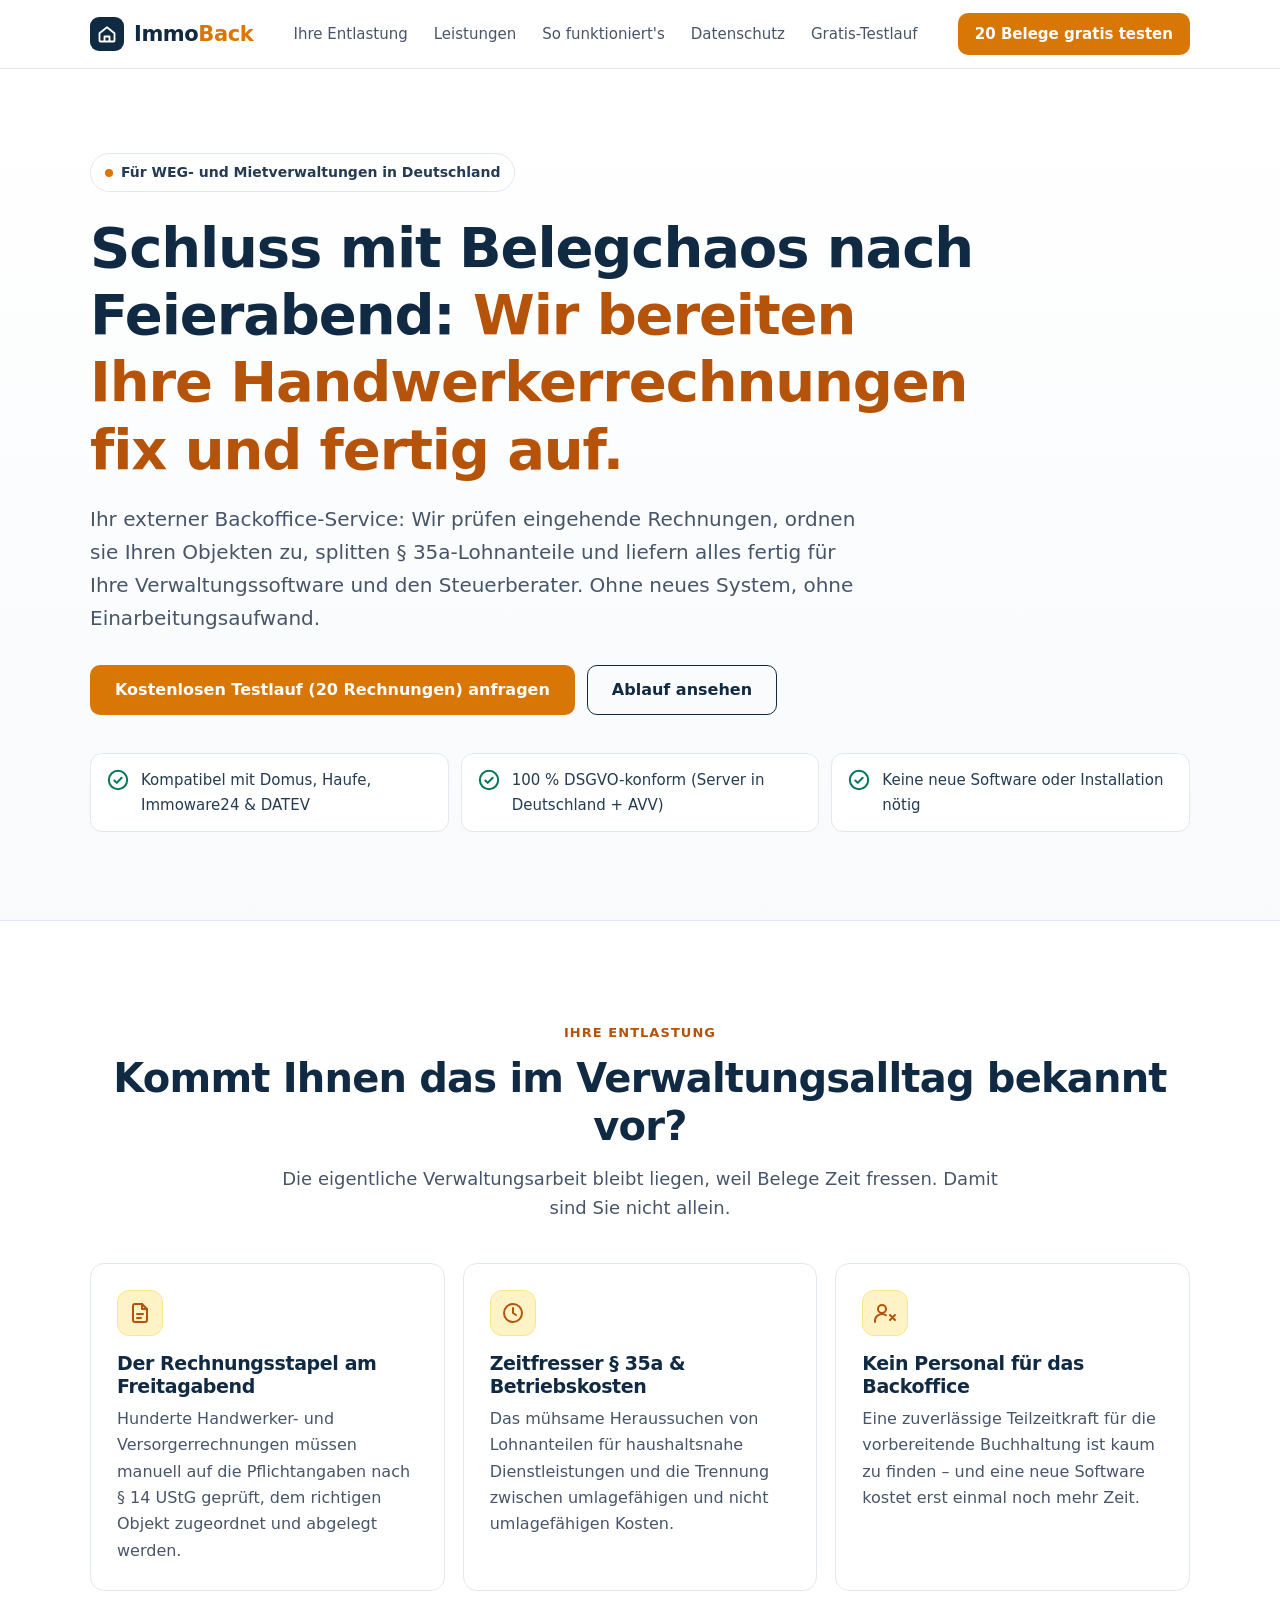
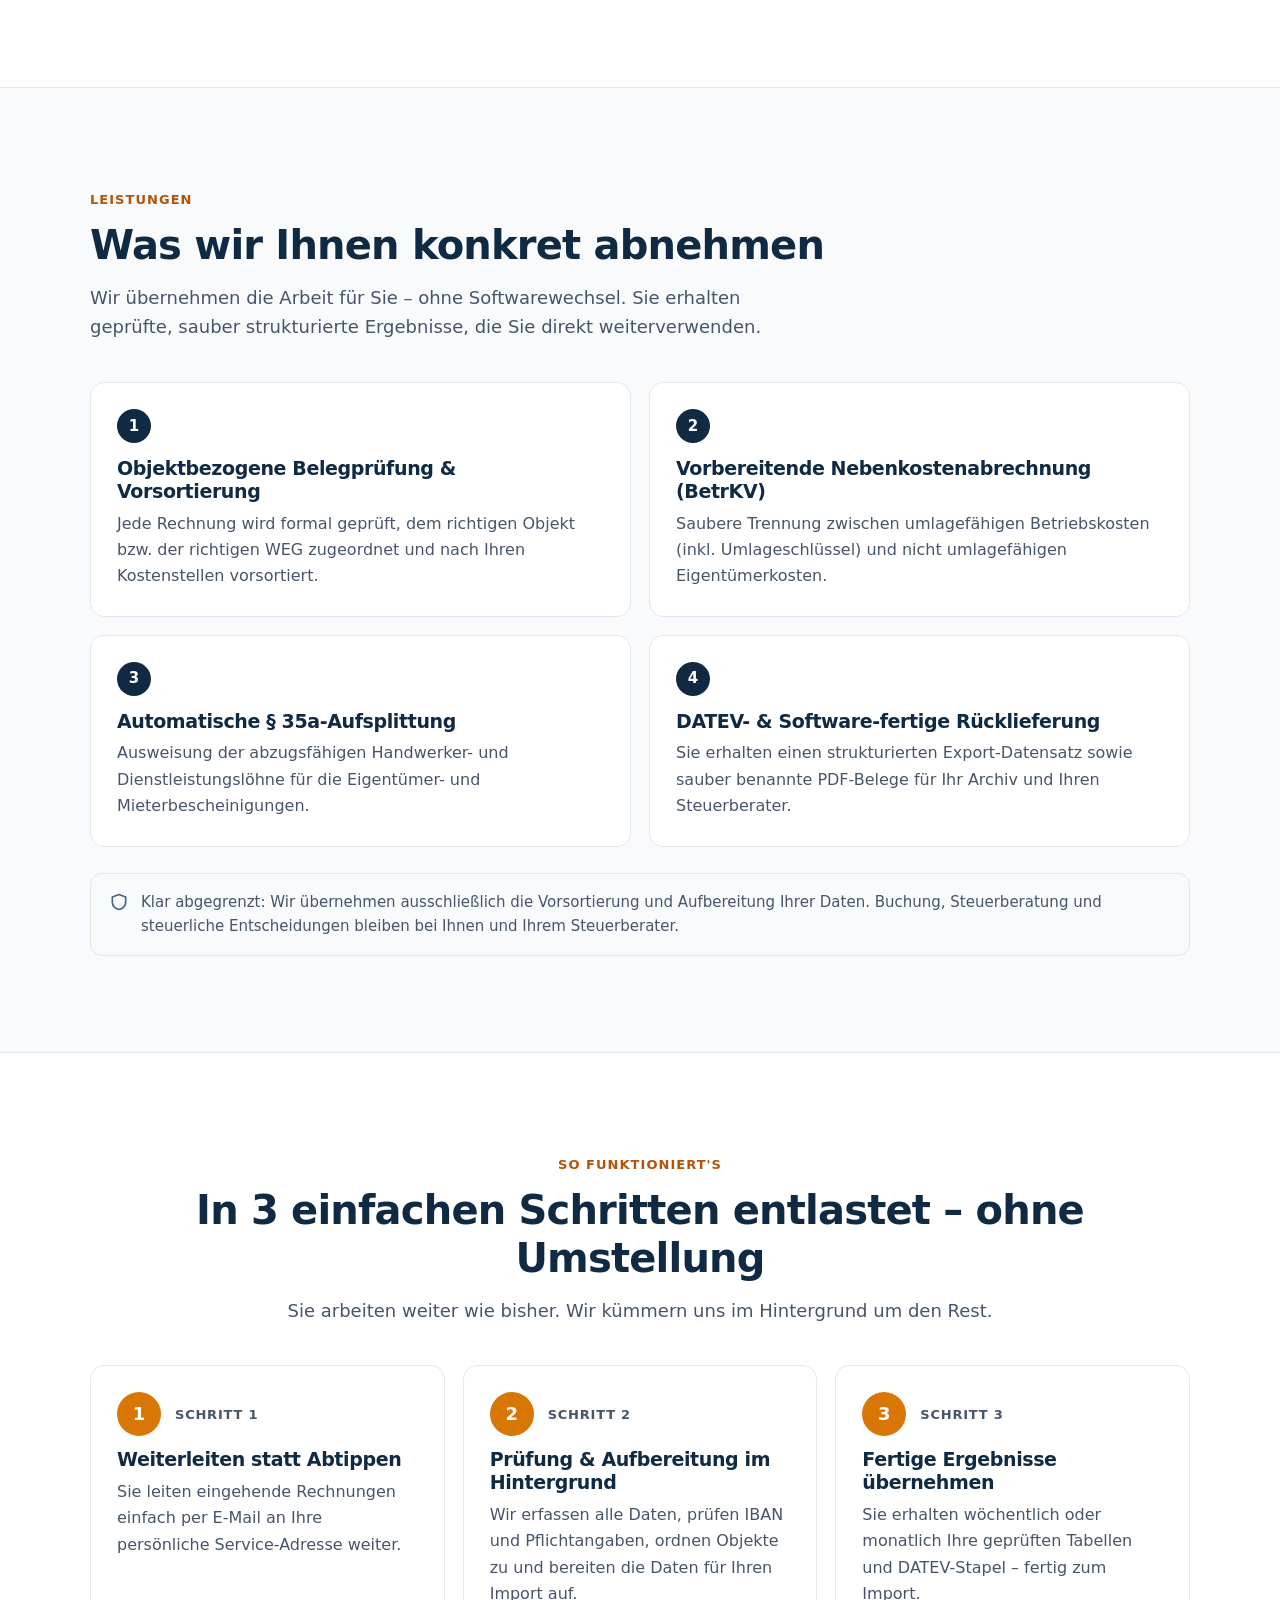
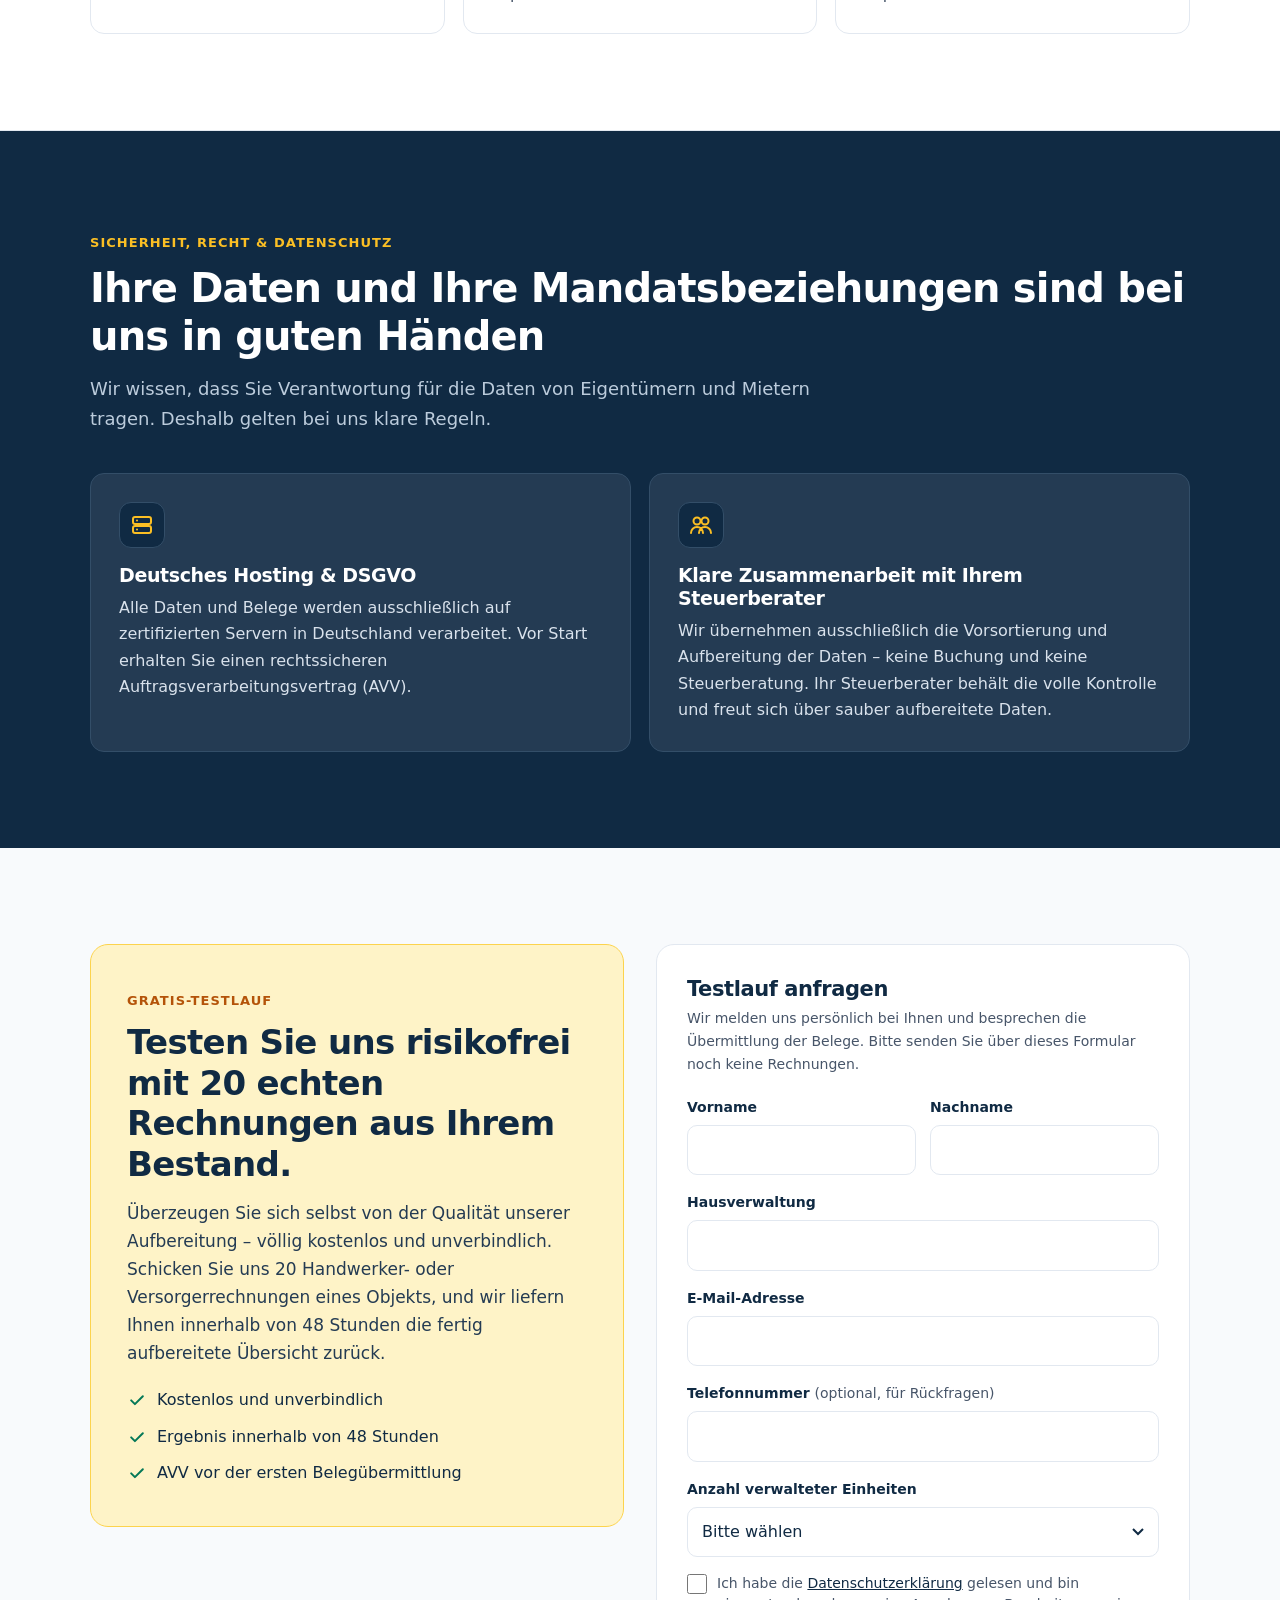
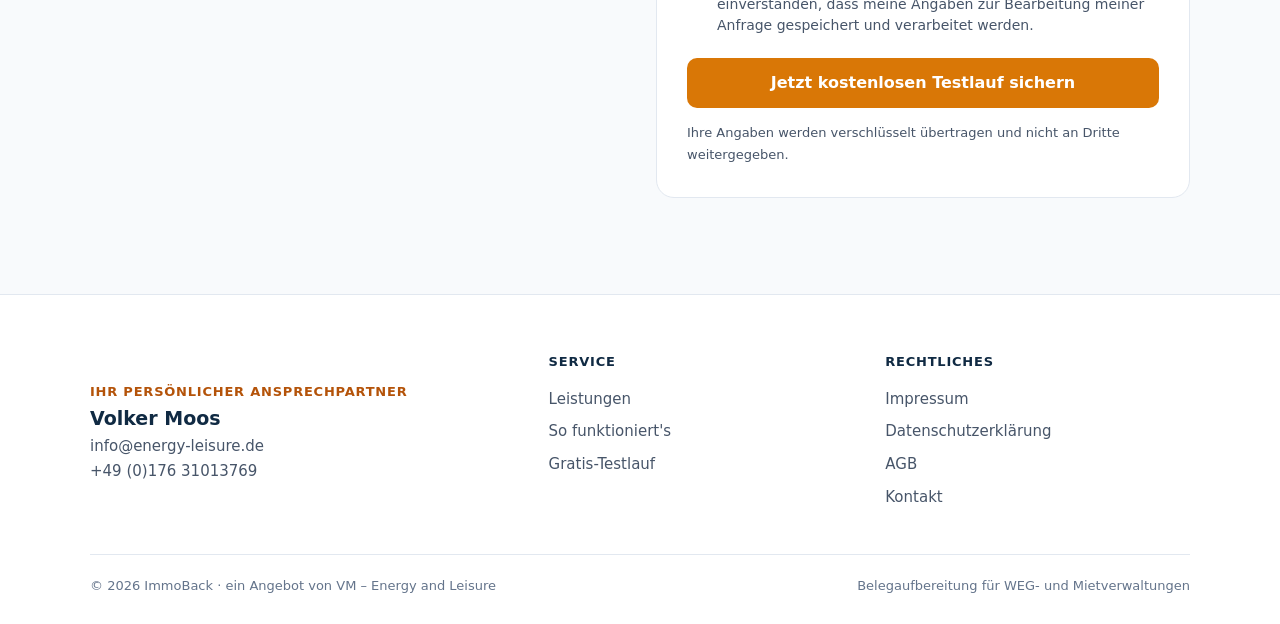
==== commit b0962d1e: "Wortlaut Vorsortierung statt Kontierung, n8n Hosting IONOS, Foto entfernt, offene Punkte (16.11.2026" ====
--- a/index.html
+++ b/index.html
@@ -1,6 +1,6 @@
 <!DOCTYPE html>
 <!-- ImmoBack – Landingpage – index.html -->
-<!-- Erstellt: 16.11.2026 -->
+<!-- Erstellt: 16.11.2026 · Geändert: 16.11.2026 (Wortlaut Vorsortierung statt Kontierung, Foto entfernt) -->
 <html lang="de">
 <head>
 <meta charset="UTF-8">
@@ -104,8 +104,8 @@
     <div class="grid grid-4">
       <article class="card">
         <span class="num">1</span>
-        <h3>Objektbezogene Belegprüfung &amp; Vorkontierung</h3>
-        <p>Jede Rechnung wird formal geprüft, dem richtigen Objekt bzw. der richtigen WEG zugeordnet und mit der passenden Kostenstelle versehen.</p>
+        <h3>Objektbezogene Belegprüfung &amp; Vorsortierung</h3>
+        <p>Jede Rechnung wird formal geprüft, dem richtigen Objekt bzw. der richtigen WEG zugeordnet und nach Ihren Kostenstellen vorsortiert.</p>
       </article>
       <article class="card">
         <span class="num">2</span>
@@ -125,7 +125,7 @@
     </div>
     <div class="legal-note">
       <svg width="20" height="20" viewBox="0 0 24 24" fill="none" stroke="currentColor" stroke-width="2" stroke-linecap="round" stroke-linejoin="round" aria-hidden="true"><path d="M12 3l8 3v6c0 5-3.5 8-8 9-4.5-1-8-4-8-9V6z"/></svg>
-      <p>Rechtssicher aufgestellt: Wir erbringen ausschließlich vorbereitende Tätigkeiten im Rahmen von § 6 Nr. 4 StBerG. Steuerberatung leisten wir nicht – diese bleibt bei Ihrem Steuerberater.</p>
+      <p>Klar abgegrenzt: Wir übernehmen ausschließlich die Vorsortierung und Aufbereitung Ihrer Daten. Buchung, Steuerberatung und steuerliche Entscheidungen bleiben bei Ihnen und Ihrem Steuerberater.</p>
     </div>
   </div>
 </section>
@@ -147,7 +147,7 @@
       <li class="step">
         <div class="step-head"><span class="step-num">2</span><span class="step-label">Schritt 2</span></div>
         <h3>Prüfung &amp; Aufbereitung im Hintergrund</h3>
-        <p>Wir erfassen alle Daten, prüfen IBAN und Pflichtangaben, ordnen Objekte zu und bereiten die Buchungssätze vor.</p>
+        <p>Wir erfassen alle Daten, prüfen IBAN und Pflichtangaben, ordnen Objekte zu und bereiten die Daten für Ihren Import auf.</p>
       </li>
       <li class="step">
         <div class="step-head"><span class="step-num">3</span><span class="step-label">Schritt 3</span></div>
@@ -175,7 +175,7 @@
       <article class="sec-card">
         <div class="icon-box" aria-hidden="true"><svg width="24" height="24" viewBox="0 0 24 24" fill="none" stroke="currentColor" stroke-width="2" stroke-linecap="round" stroke-linejoin="round"><circle cx="8" cy="8" r="3.5"/><circle cx="16" cy="8" r="3.5"/><path d="M2 20a6 6 0 0 1 12 0M10 20a6 6 0 0 1 12 0"/></svg></div>
         <h3>Klare Zusammenarbeit mit Ihrem Steuerberater</h3>
-        <p>Wir übernehmen ausschließlich mechanische und kaufmännisch vorbereitende Tätigkeiten nach § 6 Nr. 4 StBerG. Ihr Steuerberater behält die volle Kontrolle und freut sich über perfekte Daten.</p>
+        <p>Wir übernehmen ausschließlich die Vorsortierung und Aufbereitung der Daten – keine Buchung und keine Steuerberatung. Ihr Steuerberater behält die volle Kontrolle und freut sich über sauber aufbereitete Daten.</p>
       </article>
     </div>
   </div>
@@ -187,7 +187,7 @@
     <div class="offer-box">
       <span class="eyebrow">Gratis-Testlauf</span>
       <h2>Testen Sie uns risikofrei mit 20 echten Rechnungen aus Ihrem Bestand.</h2>
-      <p>Überzeugen Sie sich selbst von der Qualität unserer Aufbereitung – völlig kostenlos und unverbindlich. Schicken Sie uns 20 Handwerker- oder Versorgerrechnungen eines Objekts, und wir liefern Ihnen innerhalb von 48 Stunden die fertig kontierte Übersicht zurück.</p>
+      <p>Überzeugen Sie sich selbst von der Qualität unserer Aufbereitung – völlig kostenlos und unverbindlich. Schicken Sie uns 20 Handwerker- oder Versorgerrechnungen eines Objekts, und wir liefern Ihnen innerhalb von 48 Stunden die fertig aufbereitete Übersicht zurück.</p>
       <ul class="offer-list">
         <li><svg width="20" height="20" viewBox="0 0 24 24" fill="none" stroke="currentColor" stroke-width="2.4" stroke-linecap="round" stroke-linejoin="round" aria-hidden="true"><path d="M5 12.5l4.5 4.5L19 7.5"/></svg>Kostenlos und unverbindlich</li>
         <li><svg width="20" height="20" viewBox="0 0 24 24" fill="none" stroke="currentColor" stroke-width="2.4" stroke-linecap="round" stroke-linejoin="round" aria-hidden="true"><path d="M5 12.5l4.5 4.5L19 7.5"/></svg>Ergebnis innerhalb von 48 Stunden</li>
@@ -261,7 +261,6 @@
   <div class="wrap">
     <div class="footer-grid">
       <div class="contact-person">
-        <div class="photo" aria-label="Platzhalter für Foto">Foto<br>folgt</div>
         <div>
           <div class="role">Ihr persönlicher Ansprechpartner</div>
           <div class="name">Volker Moos</div>
--- a/style.css
+++ b/style.css
@@ -1,5 +1,5 @@
 /* ImmoBack – Landingpage – style.css */
-/* Erstellt: 16.11.2026 */
+/* Erstellt: 16.11.2026 · Geändert: 16.11.2026 (Foto entfernt) */
 
 /* Schrift: Inter, falls auf dem Gerät installiert, sonst Systemschrift. Keine externen Schriftquellen. */
 
@@ -145,7 +145,6 @@
 .site-footer{background:#fff;border-top:1px solid var(--line);padding:56px 0 28px;}
 .footer-grid{display:grid;gap:32px;}
 .contact-person{display:flex;gap:18px;align-items:center;}
-.photo{flex:0 0 88px;width:88px;height:88px;border-radius:50%;background:var(--bg);border:1.5px dashed #94A3B8;display:grid;place-items:center;color:#64748B;font-size:12px;text-align:center;line-height:1.3;}
 .contact-person .role{font-size:13px;font-weight:700;letter-spacing:.06em;text-transform:uppercase;color:var(--accent-dark);}
 .contact-person .name{font-size:19px;font-weight:700;color:var(--navy);}
 .contact-person a{color:var(--text-2);text-decoration:none;font-size:15px;display:block;}
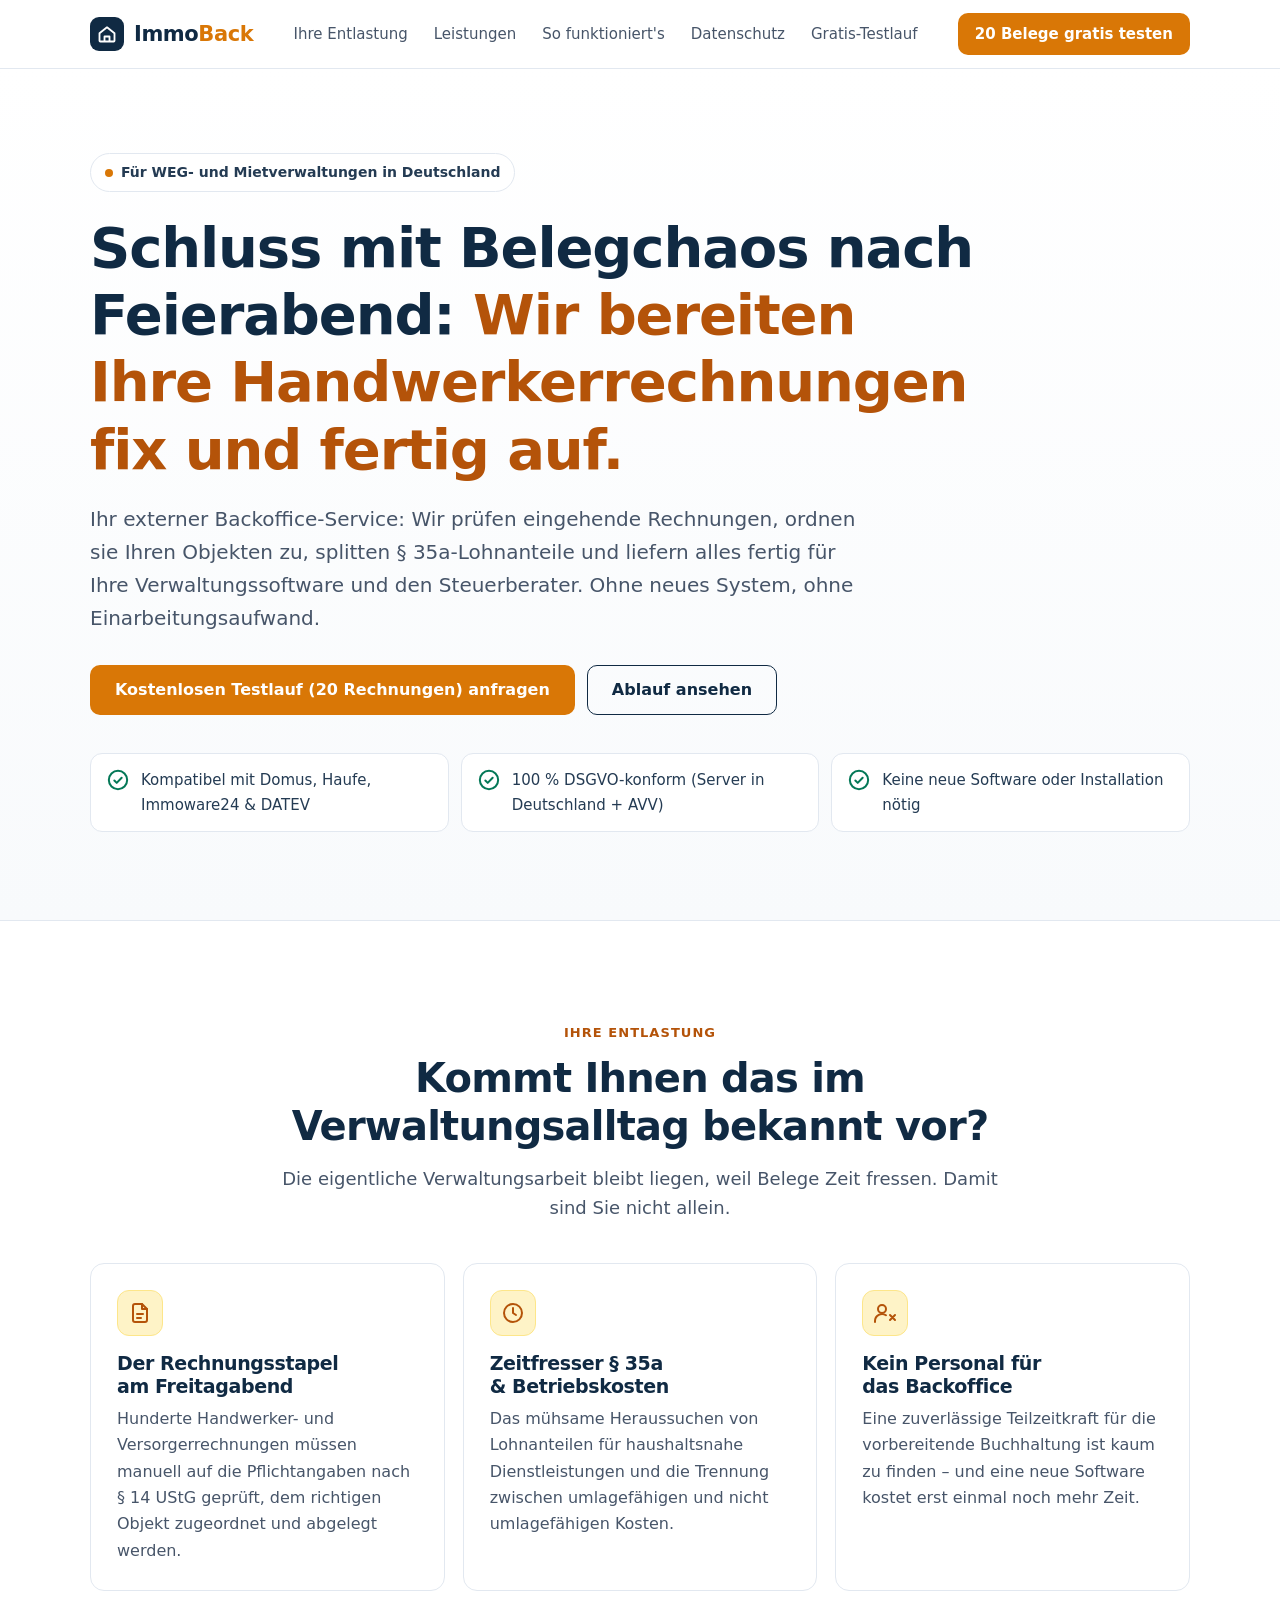
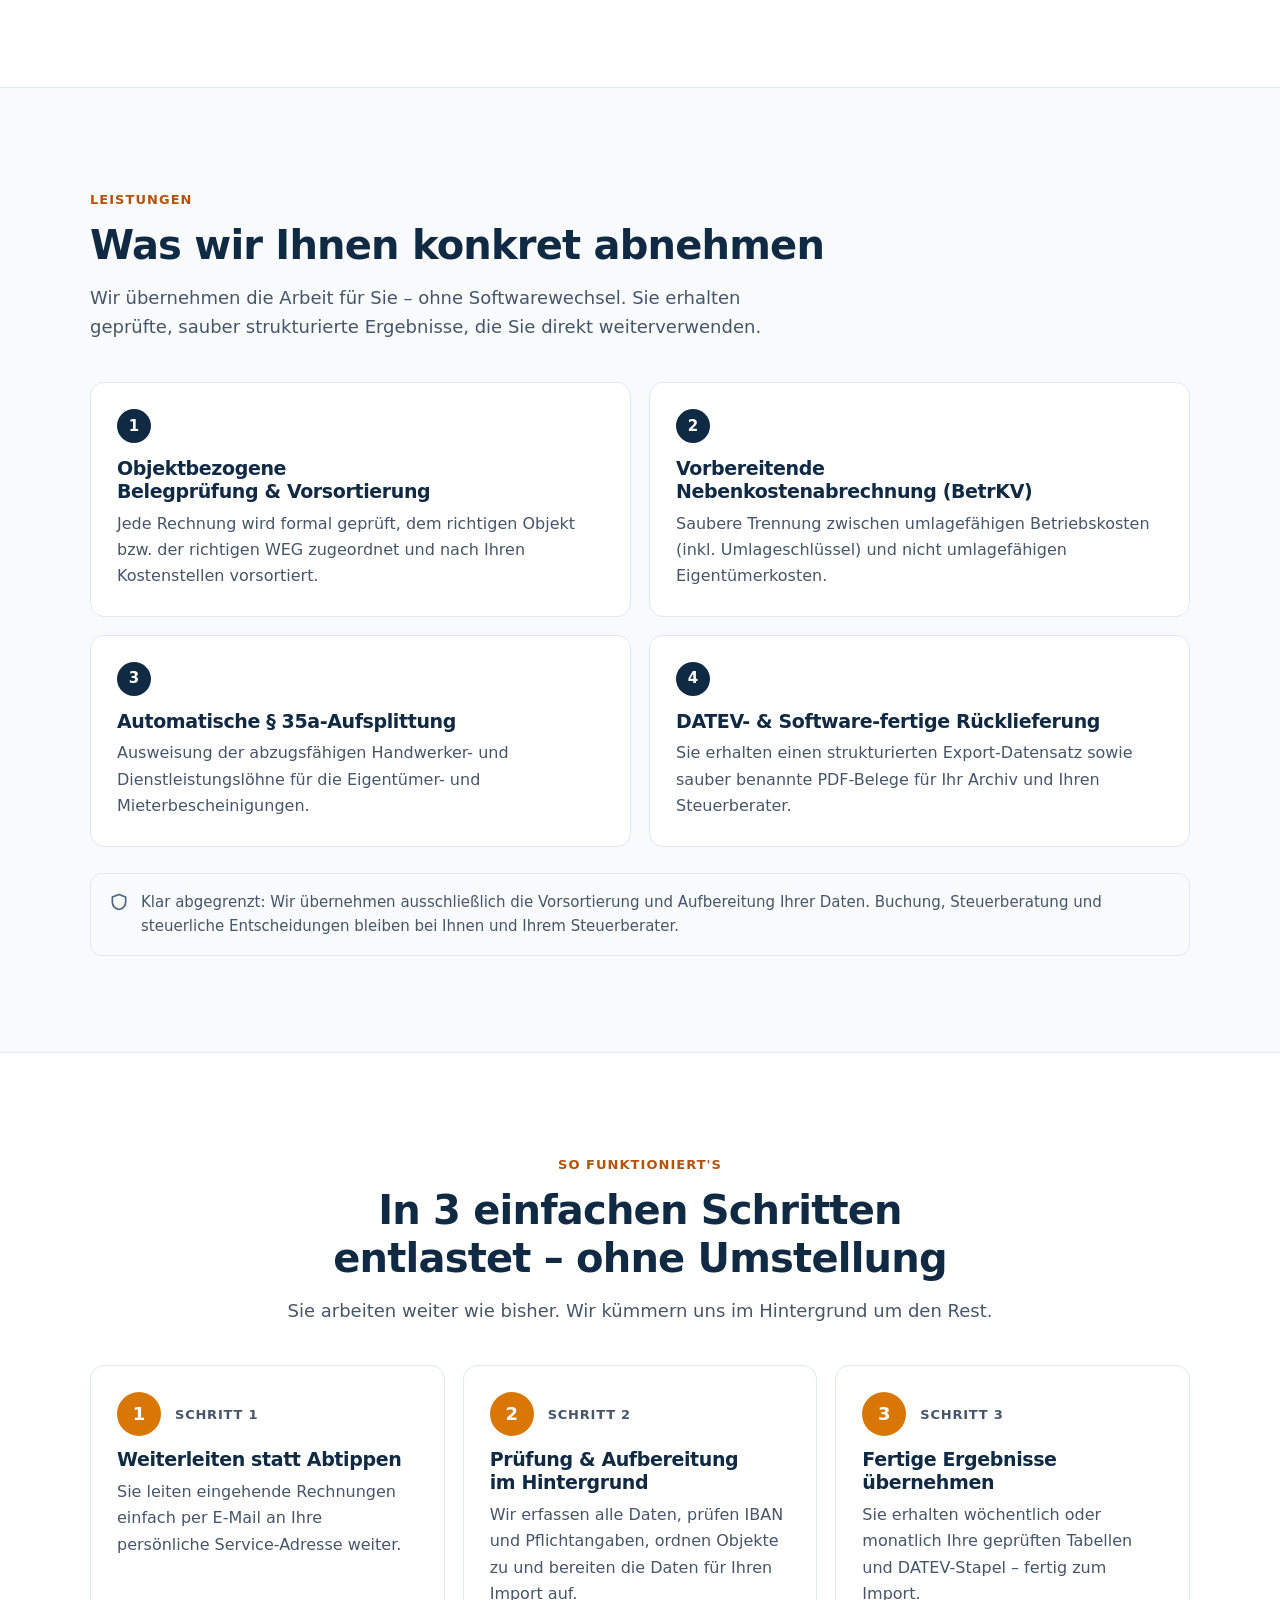
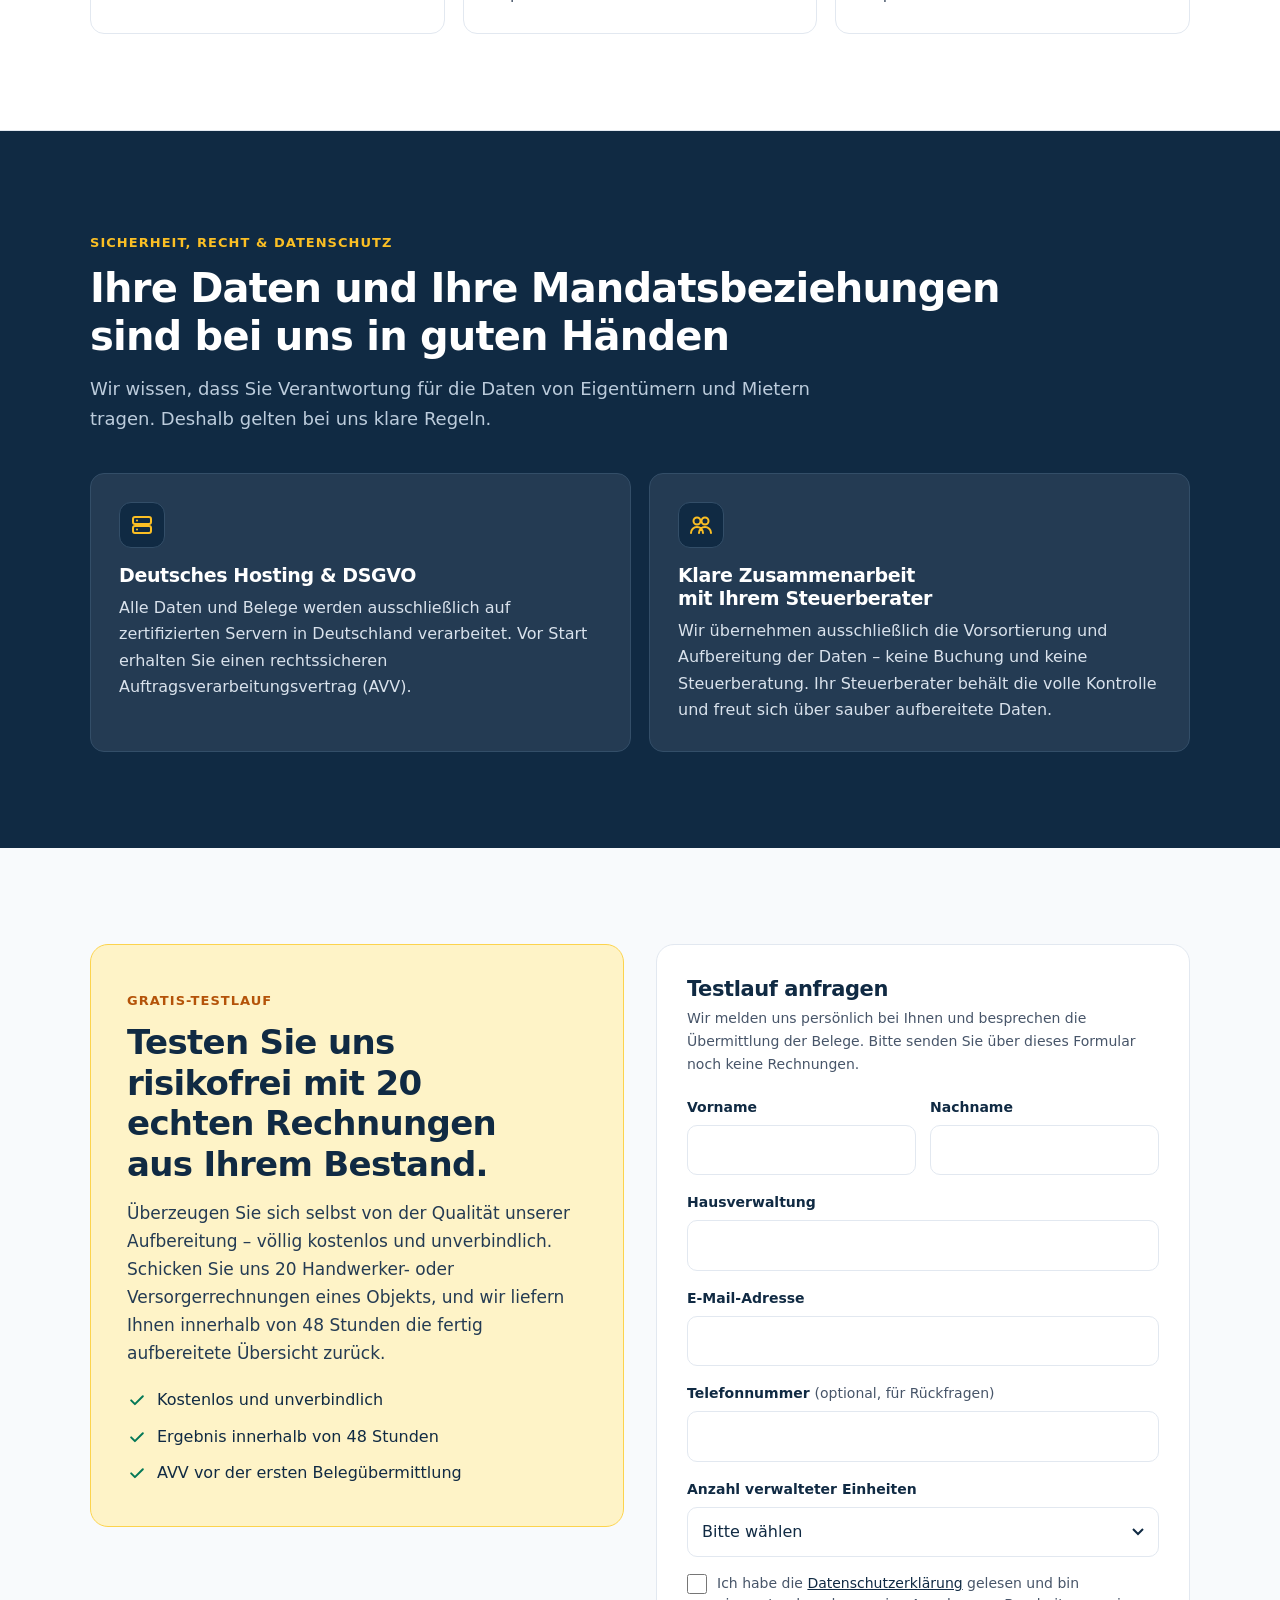
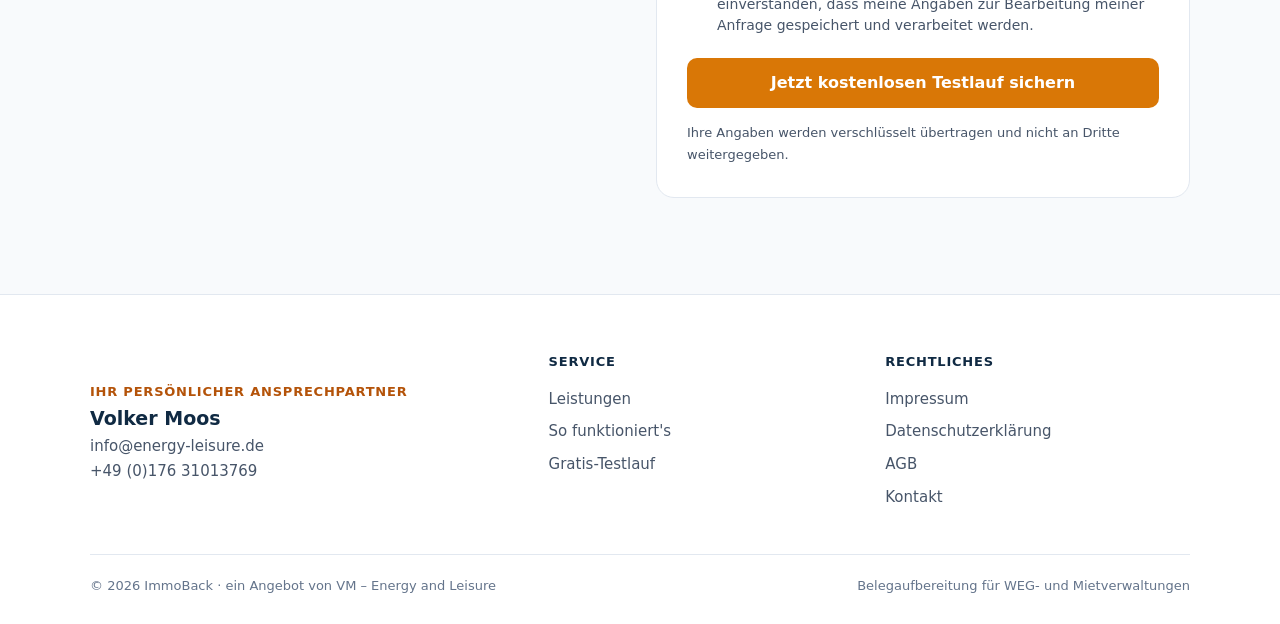
==== commit 166c21c6: "Keine automatische Silbentrennung mehr, Überschriften ausgewogen umbrochen (16.11.2026) Co-Authored-" ====
--- a/index.html
+++ b/index.html
@@ -1,6 +1,6 @@
 <!DOCTYPE html>
 <!-- ImmoBack – Landingpage – index.html -->
-<!-- Erstellt: 16.11.2026 · Geändert: 16.11.2026 (Wortlaut Vorsortierung statt Kontierung, Foto entfernt) -->
+<!-- Erstellt: 16.11.2026 · Geändert: 16.11.2026 (Wortlaut Vorsortierung statt Kontierung, Foto entfernt; keine automatische Silbentrennung) -->
 <html lang="de">
 <head>
 <meta charset="UTF-8">
@@ -51,7 +51,7 @@
 <section class="hero" id="top">
   <div class="wrap">
     <span class="badge"><span class="badge-dot" aria-hidden="true"></span>Für WEG- und Mietverwaltungen in Deutschland</span>
-    <h1>Schluss mit Belegchaos nach Feierabend: <em>Wir bereiten Ihre Handwerkerrechnungen fix und fertig auf.</em></h1>
+    <h1>Schluss mit Belegchaos nach Feierabend: <em>Wir bereiten Ihre Handwerker&shy;rechnungen fix und fertig auf.</em></h1>
     <p class="lead">Ihr externer Backoffice-Service: Wir prüfen eingehende Rechnungen, ordnen sie Ihren Objekten zu, splitten § 35a-Lohnanteile und liefern alles fertig für Ihre Verwaltungssoftware und den Steuerberater. Ohne neues System, ohne Einarbeitungsaufwand.</p>
     <div class="hero-ctas">
       <a href="#testlauf" class="btn btn-primary">Kostenlosen Testlauf (20 Rechnungen) anfragen</a>
--- a/style.css
+++ b/style.css
@@ -1,5 +1,5 @@
 /* ImmoBack – Landingpage – style.css */
-/* Erstellt: 16.11.2026 · Geändert: 16.11.2026 (Foto entfernt) */
+/* Erstellt: 16.11.2026 · Geändert: 16.11.2026 (Foto entfernt; keine automatische Silbentrennung) */
 
 /* Schrift: Inter, falls auf dem Gerät installiert, sonst Systemschrift. Keine externen Schriftquellen. */
 
@@ -62,7 +62,8 @@
 section{padding:72px 0;}
 .section-alt{background:var(--white);border-top:1px solid var(--line);border-bottom:1px solid var(--line);}
 .eyebrow{display:inline-block;font-size:13px;font-weight:700;letter-spacing:.08em;text-transform:uppercase;color:var(--accent-dark);margin-bottom:10px;}
-h1,h2,h3{color:var(--navy);letter-spacing:-.02em;line-height:1.2;overflow-wrap:break-word;hyphens:auto;}
+h1,h2,h3{color:var(--navy);letter-spacing:-.02em;line-height:1.2;hyphens:manual;text-wrap:balance;}
+body{hyphens:manual;}
 h2{font-size:clamp(28px,4.2vw,40px);font-weight:800;margin-bottom:14px;}
 h3{font-size:19px;font-weight:700;margin-bottom:8px;}
 .lead{font-size:18px;color:var(--text-2);max-width:720px;}
@@ -74,7 +75,7 @@
 .hero{padding:56px 0 64px;background:linear-gradient(180deg,#fff 0%,var(--bg) 100%);}
 .badge{display:inline-flex;align-items:center;gap:8px;background:#fff;border:1px solid var(--line);color:var(--navy-2);font-size:14px;font-weight:600;padding:7px 14px;border-radius:999px;margin-bottom:22px;}
 .badge-dot{width:8px;height:8px;border-radius:50%;background:var(--accent);}
-.hero h1{font-size:clamp(32px,5.6vw,56px);font-weight:800;max-width:900px;margin-bottom:20px;}
+.hero h1{font-size:clamp(28px,5.6vw,56px);font-weight:800;max-width:900px;margin-bottom:20px;}
 .hero h1 em{font-style:normal;color:var(--accent-dark);}
 .hero .lead{font-size:clamp(17px,2vw,20px);max-width:780px;margin-bottom:30px;}
 .hero-ctas{display:flex;flex-direction:column;gap:12px;margin-bottom:38px;}
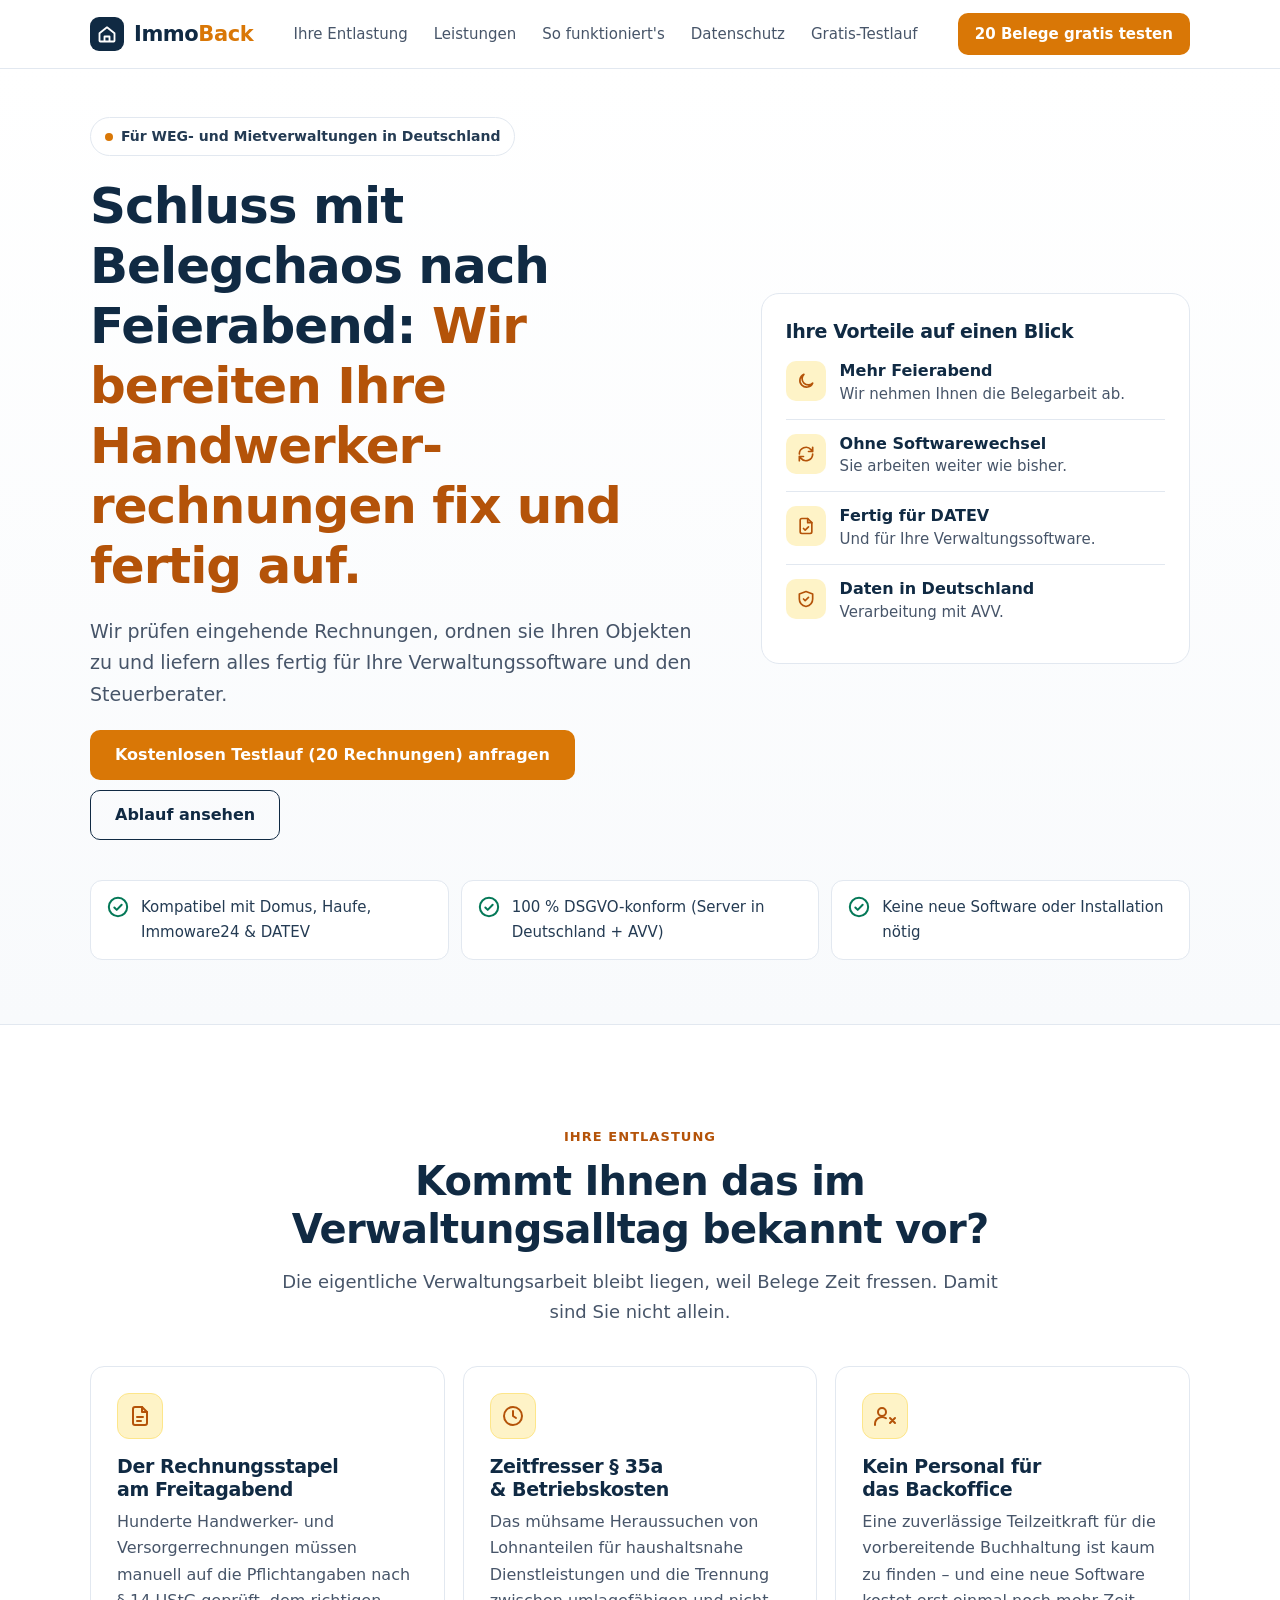
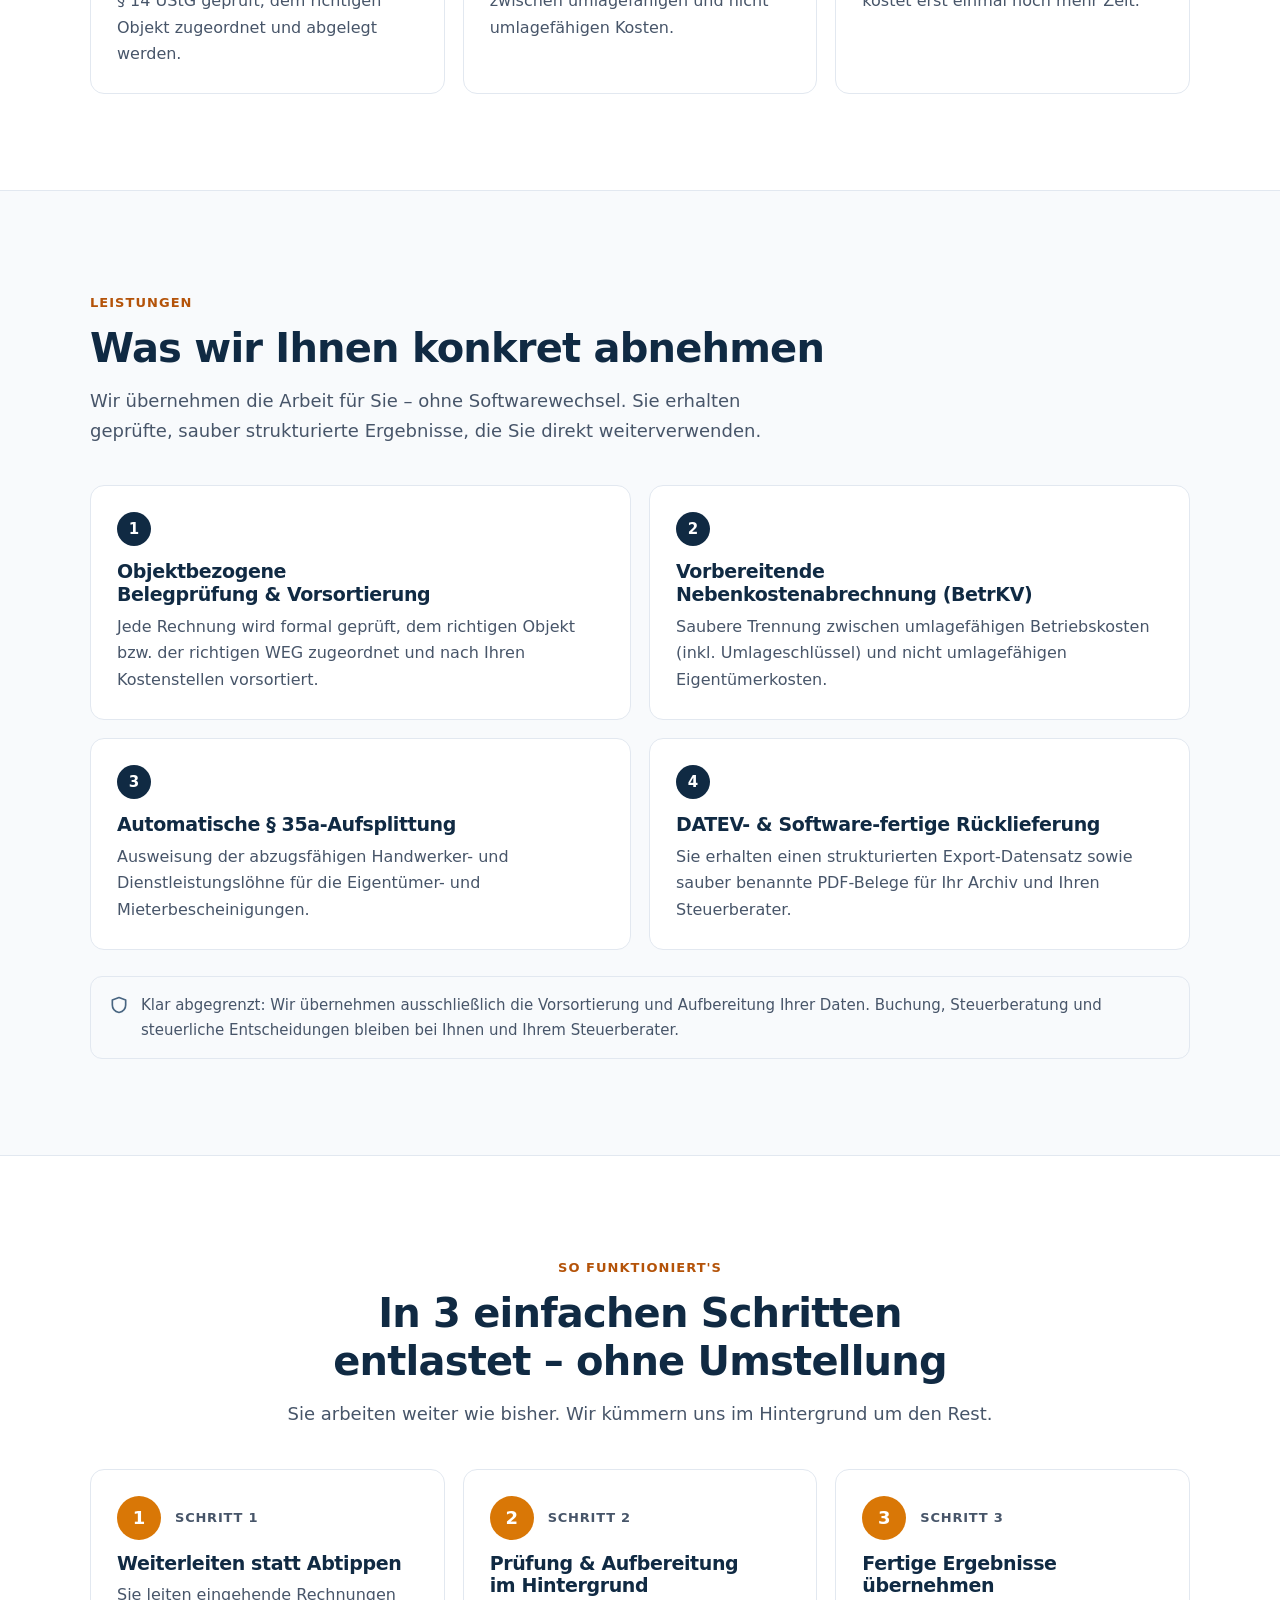
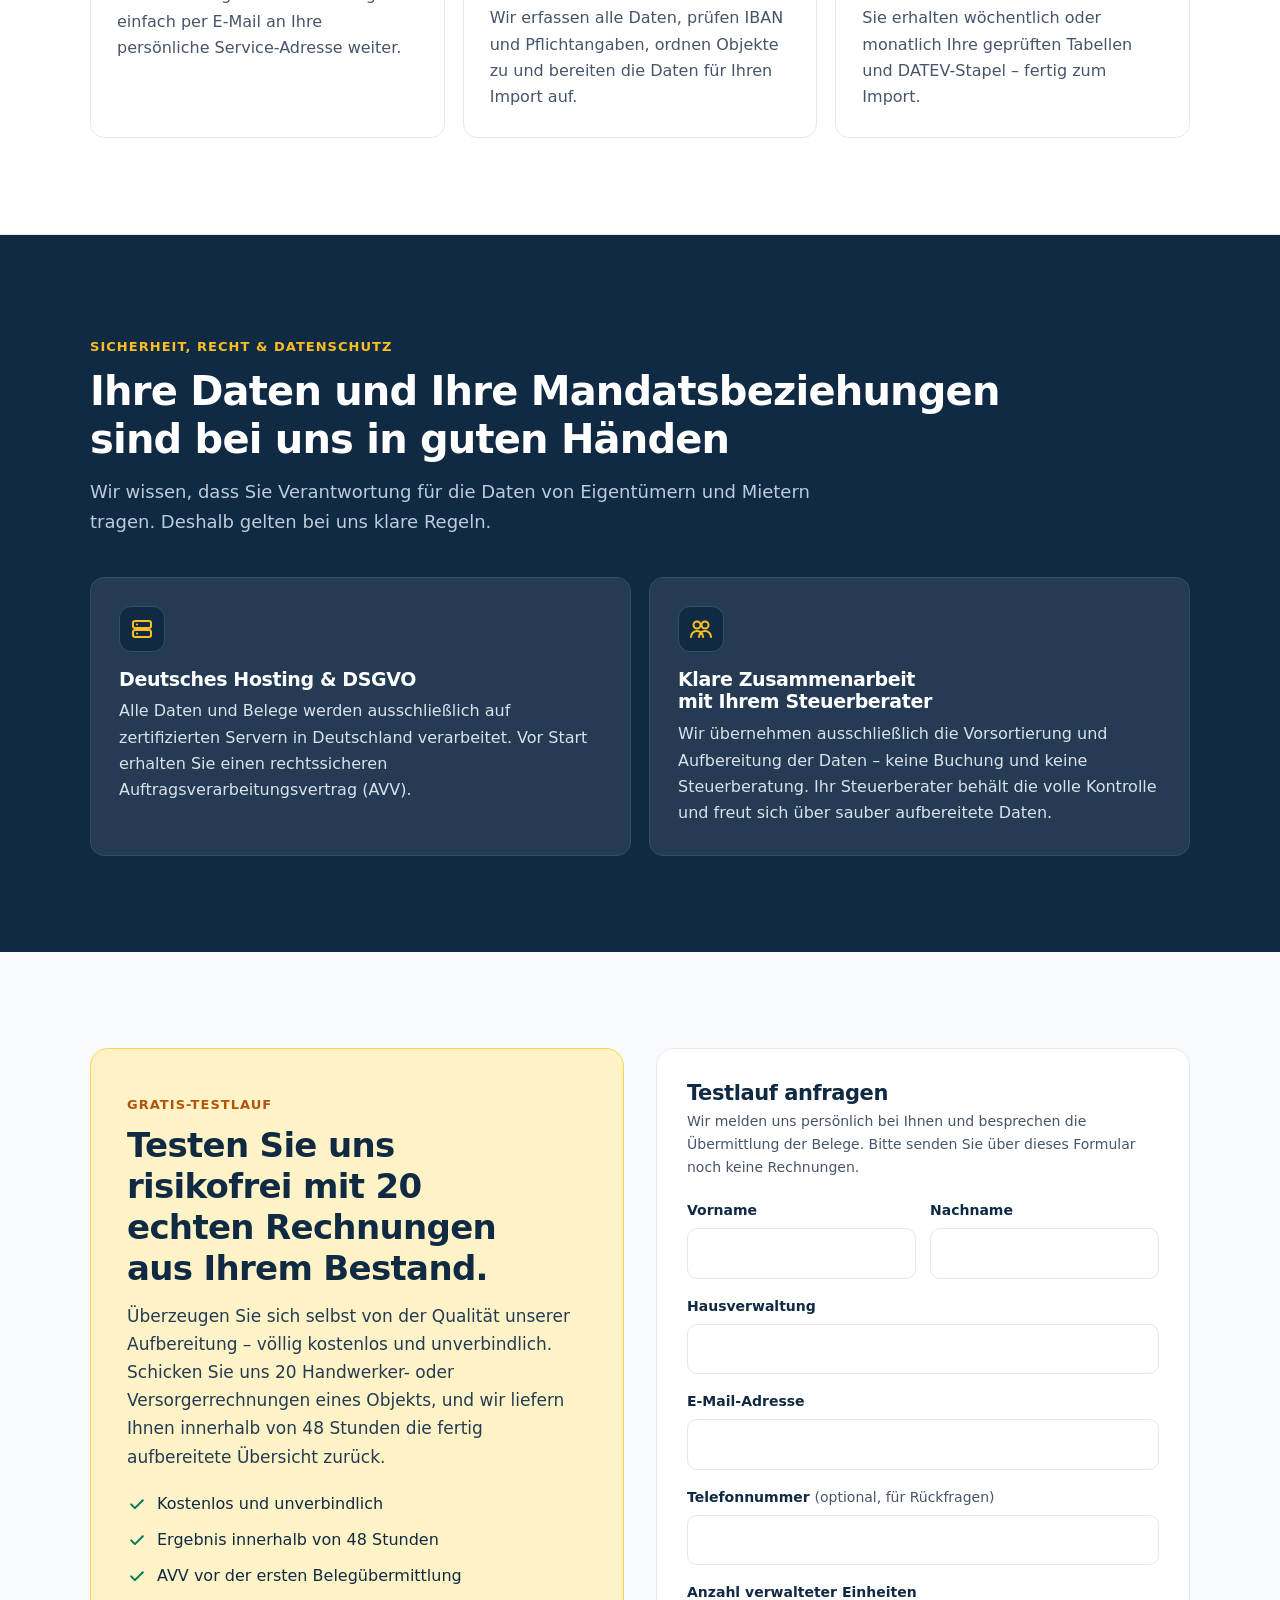
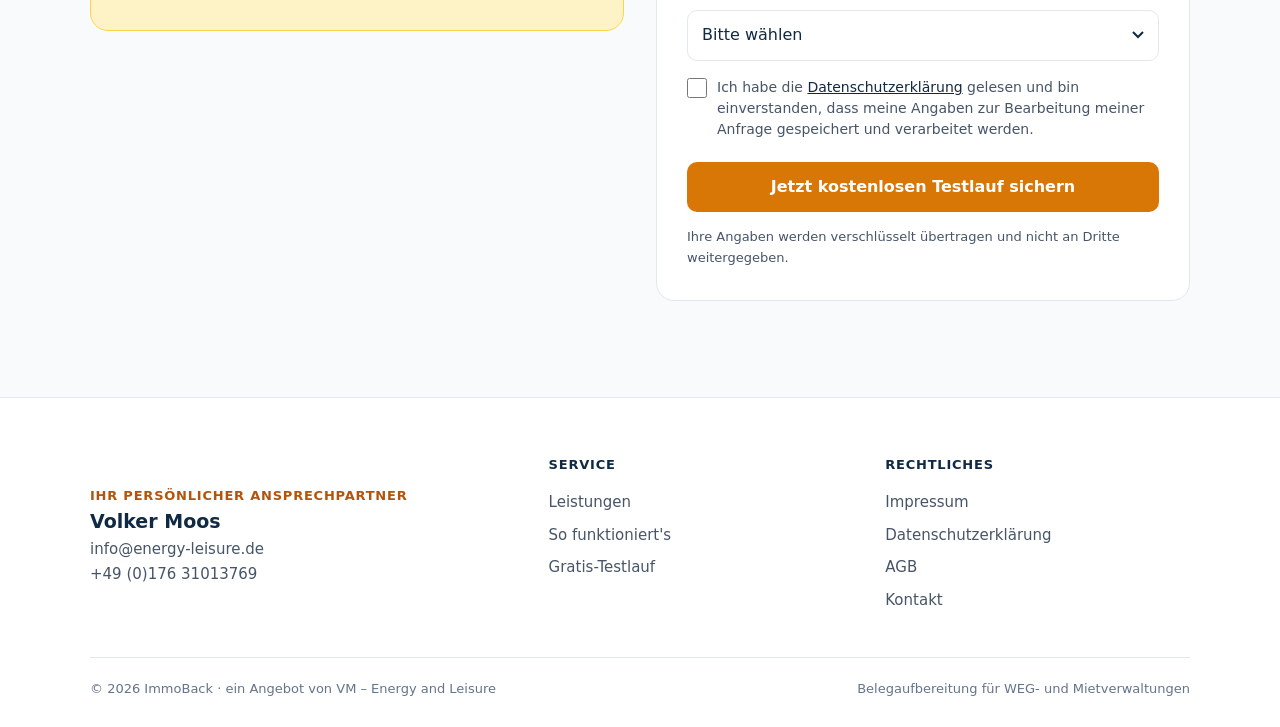
==== commit f0e4cea5: "Vier Vorteile im ersten Bildschirm, Hero kompakter (16.11.2026) Co-Authored-By: Claude Opus 5.5 <nor" ====
--- a/index.html
+++ b/index.html
@@ -1,6 +1,6 @@
 <!DOCTYPE html>
 <!-- ImmoBack – Landingpage – index.html -->
-<!-- Erstellt: 16.11.2026 · Geändert: 16.11.2026 (Wortlaut Vorsortierung statt Kontierung, Foto entfernt; keine automatische Silbentrennung) -->
+<!-- Erstellt: 16.11.2026 · Geändert: 16.11.2026 (Wortlaut Vorsortierung statt Kontierung, Foto entfernt; keine automatische Silbentrennung; Vorteile im ersten Bildschirm) -->
 <html lang="de">
 <head>
 <meta charset="UTF-8">
@@ -50,12 +50,23 @@
 <!-- 2. Hero -->
 <section class="hero" id="top">
   <div class="wrap">
-    <span class="badge"><span class="badge-dot" aria-hidden="true"></span>Für WEG- und Mietverwaltungen in Deutschland</span>
-    <h1>Schluss mit Belegchaos nach Feierabend: <em>Wir bereiten Ihre Handwerker&shy;rechnungen fix und fertig auf.</em></h1>
-    <p class="lead">Ihr externer Backoffice-Service: Wir prüfen eingehende Rechnungen, ordnen sie Ihren Objekten zu, splitten § 35a-Lohnanteile und liefern alles fertig für Ihre Verwaltungssoftware und den Steuerberater. Ohne neues System, ohne Einarbeitungsaufwand.</p>
-    <div class="hero-ctas">
-      <a href="#testlauf" class="btn btn-primary">Kostenlosen Testlauf (20 Rechnungen) anfragen</a>
-      <a href="#ablauf" class="btn btn-ghost">Ablauf ansehen</a>
+    <div class="hero-grid">
+      <span class="badge hero-badge"><span class="badge-dot" aria-hidden="true"></span>Für WEG- und Mietverwaltungen in Deutschland</span>
+      <h1 class="hero-title">Schluss mit Belegchaos nach Feierabend: <em>Wir bereiten Ihre Handwerker&shy;rechnungen fix und fertig auf.</em></h1>
+      <p class="lead hero-lead">Wir prüfen eingehende Rechnungen, ordnen sie Ihren Objekten zu und liefern alles fertig für Ihre Verwaltungssoftware und den Steuerberater.</p>
+      <div class="hero-ctas">
+        <a href="#testlauf" class="btn btn-primary">Kostenlosen Testlauf (20 Rechnungen) anfragen</a>
+        <a href="#ablauf" class="btn btn-ghost">Ablauf ansehen</a>
+      </div>
+      <aside class="benefits" aria-labelledby="benefits-title">
+        <h2 class="benefits-title" id="benefits-title">Ihre Vorteile auf einen Blick</h2>
+        <ul>
+        <li><span class="benefit-icon"><svg width="22" height="22" viewBox="0 0 24 24" fill="none" stroke="currentColor" stroke-width="2" stroke-linecap="round" stroke-linejoin="round" aria-hidden="true"><path d="M20 14.5A8 8 0 1 1 9.5 4a6.5 6.5 0 0 0 10.5 10.5z"/></svg></span><span><strong>Mehr Feierabend</strong><span class="benefit-text">Wir nehmen Ihnen die Belegarbeit ab.</span></span></li>
+        <li><span class="benefit-icon"><svg width="22" height="22" viewBox="0 0 24 24" fill="none" stroke="currentColor" stroke-width="2" stroke-linecap="round" stroke-linejoin="round" aria-hidden="true"><path d="M4 12a8 8 0 0 1 14-5.3L20 9M20 4v5h-5M20 12a8 8 0 0 1-14 5.3L4 15M4 20v-5h5"/></svg></span><span><strong>Ohne Softwarewechsel</strong><span class="benefit-text">Sie arbeiten weiter wie bisher.</span></span></li>
+        <li><span class="benefit-icon"><svg width="22" height="22" viewBox="0 0 24 24" fill="none" stroke="currentColor" stroke-width="2" stroke-linecap="round" stroke-linejoin="round" aria-hidden="true"><path d="M14 3H7a2 2 0 0 0-2 2v14a2 2 0 0 0 2 2h10a2 2 0 0 0 2-2V8z"/><path d="M14 3v5h5M9 15l2 2 4-4"/></svg></span><span><strong>Fertig für DATEV</strong><span class="benefit-text">Und für Ihre Verwaltungssoftware.</span></span></li>
+        <li><span class="benefit-icon"><svg width="22" height="22" viewBox="0 0 24 24" fill="none" stroke="currentColor" stroke-width="2" stroke-linecap="round" stroke-linejoin="round" aria-hidden="true"><path d="M12 3l8 3v6c0 5-3.5 8-8 9-4.5-1-8-4-8-9V6z"/><path d="M9 12l2 2 4-4"/></svg></span><span><strong>Daten in Deutschland</strong><span class="benefit-text">Verarbeitung mit AVV.</span></span></li>
+        </ul>
+      </aside>
     </div>
     <ul class="trust">
       <li><svg width="22" height="22" viewBox="0 0 24 24" fill="none" stroke="currentColor" stroke-width="2.2" stroke-linecap="round" stroke-linejoin="round" aria-hidden="true"><circle cx="12" cy="12" r="10"/><path d="M8 12.5l2.6 2.6L16 9.5"/></svg>Kompatibel mit Domus, Haufe, Immoware24 &amp; DATEV</li>
--- a/style.css
+++ b/style.css
@@ -1,5 +1,5 @@
 /* ImmoBack – Landingpage – style.css */
-/* Erstellt: 16.11.2026 · Geändert: 16.11.2026 (Foto entfernt; keine automatische Silbentrennung) */
+/* Erstellt: 16.11.2026 · Geändert: 16.11.2026 (Foto entfernt; keine automatische Silbentrennung; Vorteile im ersten Bildschirm) */
 
 /* Schrift: Inter, falls auf dem Gerät installiert, sonst Systemschrift. Keine externen Schriftquellen. */
 
@@ -72,13 +72,33 @@
 .section-head.center .lead{margin:0 auto;}
 
 /* ---------- Hero ---------- */
-.hero{padding:56px 0 64px;background:linear-gradient(180deg,#fff 0%,var(--bg) 100%);}
+.hero{padding:24px 0 48px;background:linear-gradient(180deg,#fff 0%,var(--bg) 100%);}
 .badge{display:inline-flex;align-items:center;gap:8px;background:#fff;border:1px solid var(--line);color:var(--navy-2);font-size:14px;font-weight:600;padding:7px 14px;border-radius:999px;margin-bottom:22px;}
 .badge-dot{width:8px;height:8px;border-radius:50%;background:var(--accent);}
-.hero h1{font-size:clamp(28px,5.6vw,56px);font-weight:800;max-width:900px;margin-bottom:20px;}
+.hero h1{font-size:clamp(27px,5.6vw,50px);font-weight:800;max-width:900px;}
 .hero h1 em{font-style:normal;color:var(--accent-dark);}
-.hero .lead{font-size:clamp(17px,2vw,20px);max-width:780px;margin-bottom:30px;}
-.hero-ctas{display:flex;flex-direction:column;gap:12px;margin-bottom:38px;}
+.hero .lead{font-size:clamp(16px,1.8vw,19px);max-width:640px;}
+.hero-ctas{display:flex;flex-direction:column;gap:10px;}
+.hero-grid{display:grid;gap:16px;grid-template-columns:minmax(0,1fr);grid-template-areas:"badge" "title" "ctas" "benefits" "lead";margin-bottom:32px;}
+.hero-badge{grid-area:badge;justify-self:start;margin-bottom:0;font-size:13px;padding:5px 12px;}
+.hero-title{grid-area:title;}
+.hero-lead{grid-area:lead;}
+.hero-ctas{grid-area:ctas;}
+.benefits{grid-area:benefits;}
+.benefits-title{position:absolute;width:1px;height:1px;overflow:hidden;clip:rect(0 0 0 0);white-space:nowrap;}
+.benefits ul{list-style:none;display:grid;grid-template-columns:1fr 1fr;gap:8px;}
+.benefits li{display:flex;gap:8px;align-items:flex-start;background:#fff;border:1px solid var(--line);border-radius:12px;padding:10px;}
+.benefits strong{display:block;font-size:14px;line-height:1.3;color:var(--navy);}
+.benefit-text{display:block;font-size:13px;line-height:1.4;color:var(--text-2);margin-top:2px;}
+.benefit-icon{flex:0 0 auto;color:var(--accent-dark);margin-top:1px;}
+.benefit-icon svg{width:20px;height:20px;}
+@media (max-width:639px){
+  .hero-grid{gap:12px;}
+  .hero-ctas .btn{min-height:46px;padding:10px 18px;}
+}
+@media (max-width:379px){
+  .benefit-text{display:none;}
+}
 .trust{display:grid;gap:12px;list-style:none;}
 .trust li{display:flex;align-items:flex-start;gap:12px;background:#fff;border:1px solid var(--line);border-radius:12px;padding:14px 16px;font-size:15px;font-weight:500;color:var(--navy-2);}
 .trust svg{flex:0 0 22px;color:var(--ok);margin-top:1px;}
@@ -172,13 +192,24 @@
 /* ---------- Breakpoints ---------- */
 @media (min-width:640px){
   .hero-ctas{flex-direction:row;flex-wrap:wrap;}
+  .hero-grid{gap:20px;}
+  .hero-badge{font-size:14px;padding:7px 14px;}
   .field-row{grid-template-columns:1fr 1fr;}
   .grid-2{grid-template-columns:1fr 1fr;}
   .form-card{padding:32px 30px;}
 }
 @media (min-width:900px){
   section{padding:96px 0;}
-  .hero{padding:84px 0 88px;}
+  .hero{padding:48px 0 64px;}
+  .hero-grid{grid-template-columns:minmax(0,1.45fr) minmax(0,1fr);grid-template-areas:"badge benefits" "title benefits" "lead benefits" "ctas benefits";column-gap:48px;row-gap:20px;align-items:start;margin-bottom:40px;}
+  .benefits{align-self:center;background:#fff;border:1px solid var(--line);border-radius:18px;padding:26px 24px;}
+  .benefits-title{position:static;width:auto;height:auto;overflow:visible;clip:auto;white-space:normal;font-size:19px;margin-bottom:14px;}
+  .benefits ul{grid-template-columns:1fr;gap:0;}
+  .benefits li{border:0;border-top:1px solid var(--line);border-radius:0;padding:14px 0;gap:14px;}
+  .benefits li:first-child{border-top:0;padding-top:4px;}
+  .benefit-icon{width:40px;height:40px;border-radius:10px;background:var(--accent-soft);display:grid;place-items:center;margin-top:0;}
+  .benefits strong{font-size:16px;}
+  .benefit-text{font-size:15px;}
   .trust{grid-template-columns:repeat(3,1fr);}
   .grid-3{grid-template-columns:repeat(3,1fr);}
   .grid-4{grid-template-columns:repeat(2,1fr);}
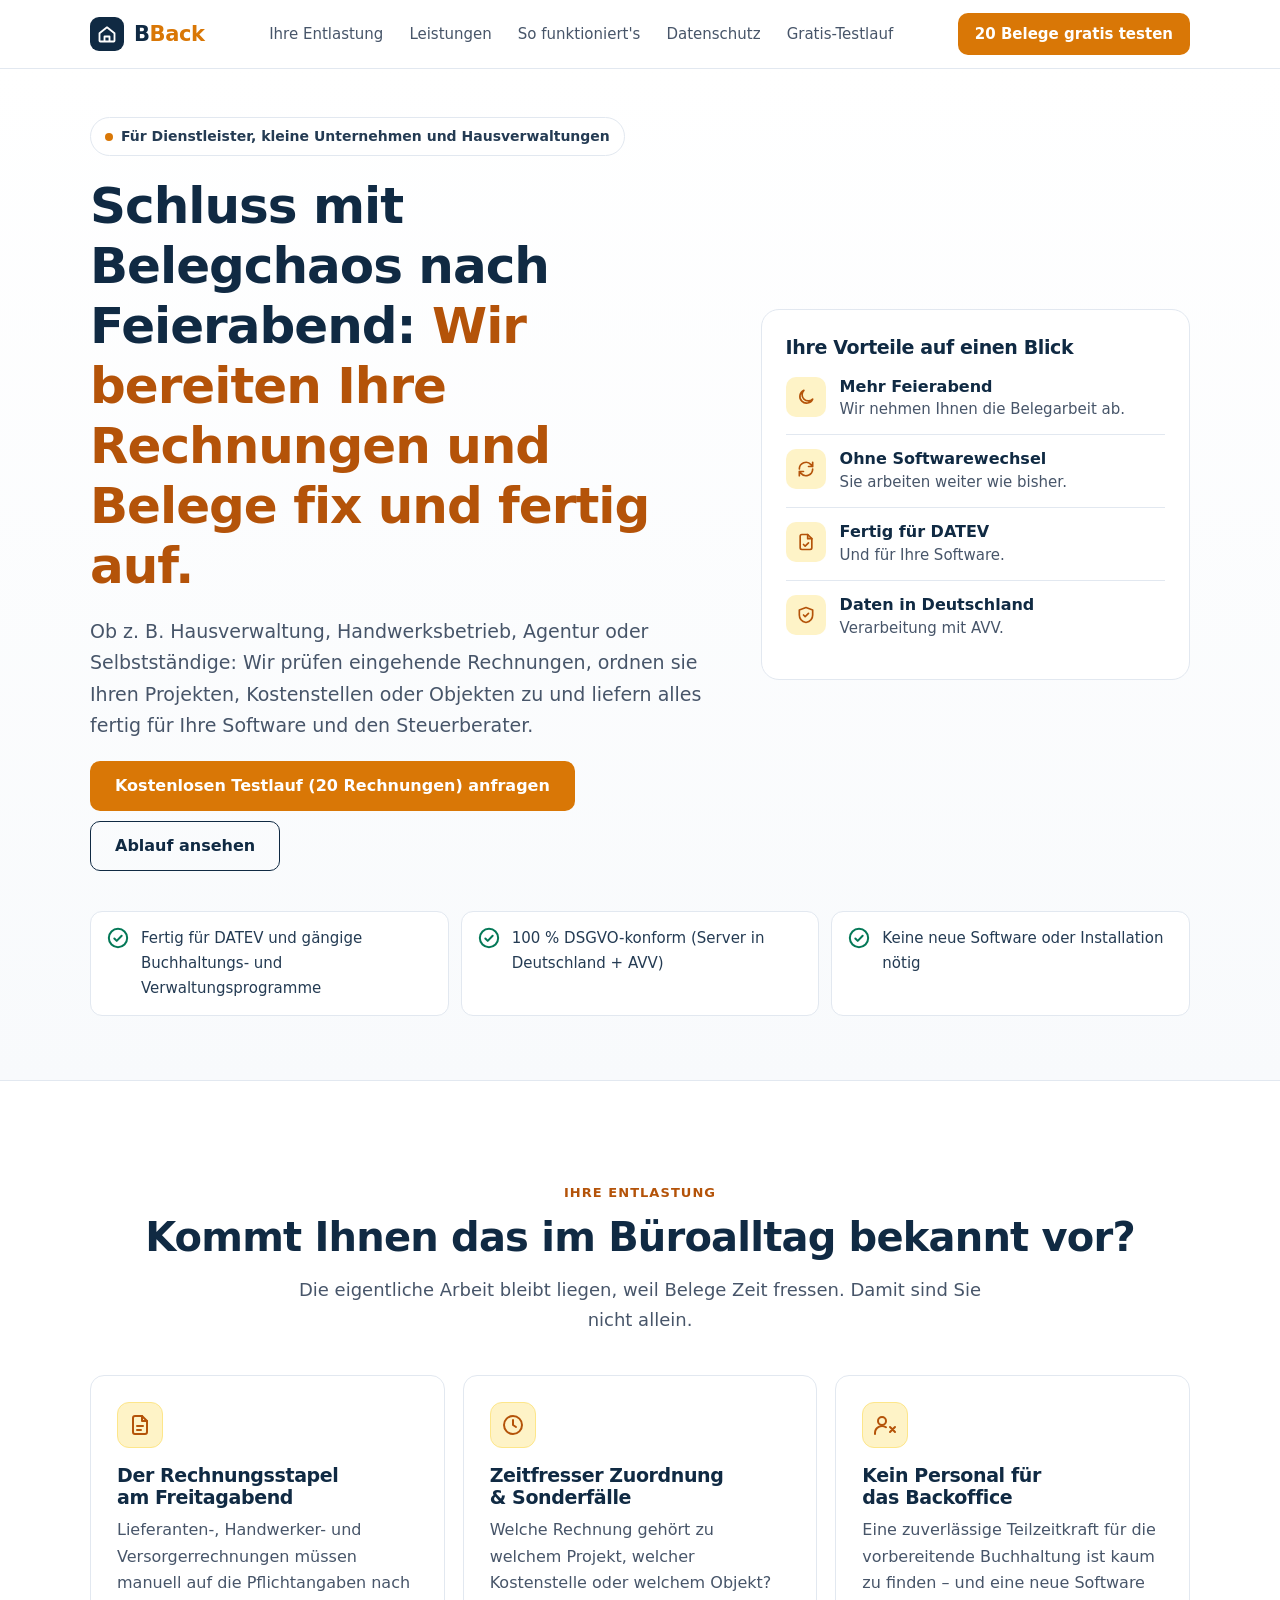
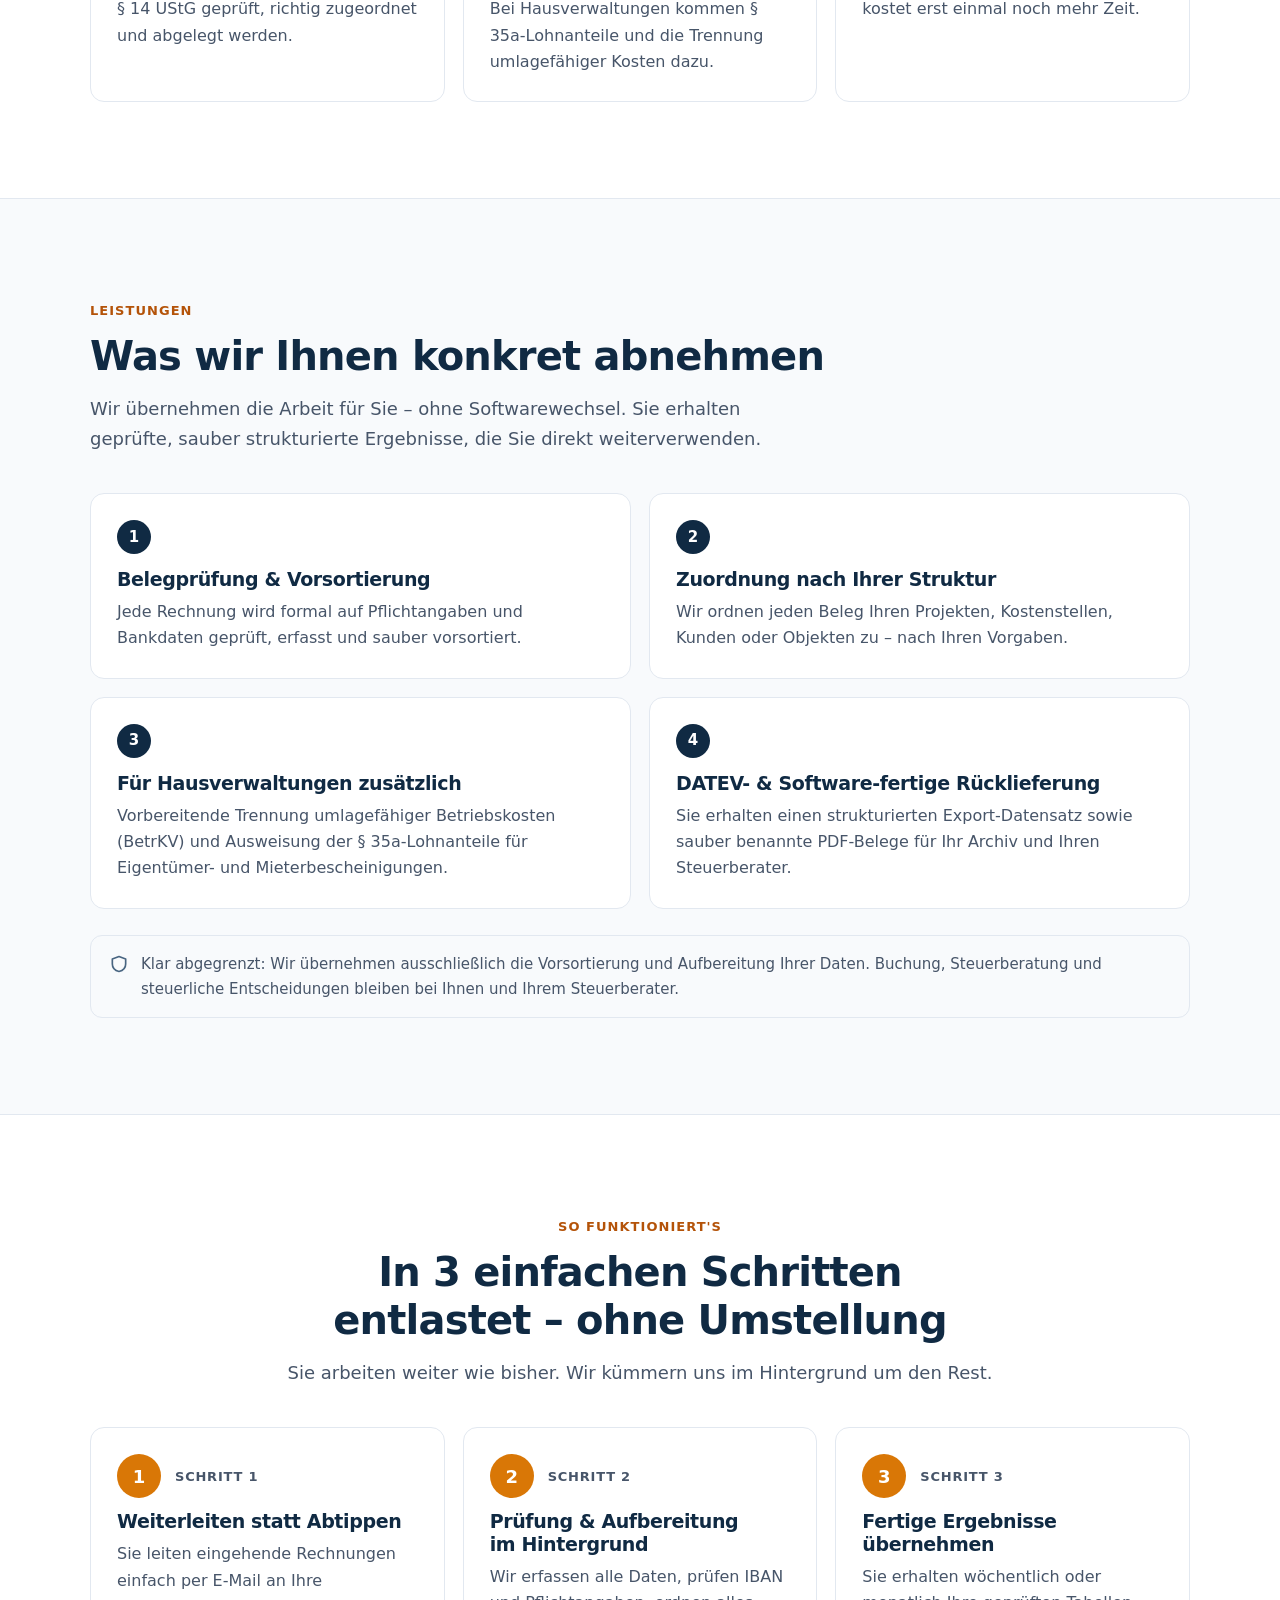
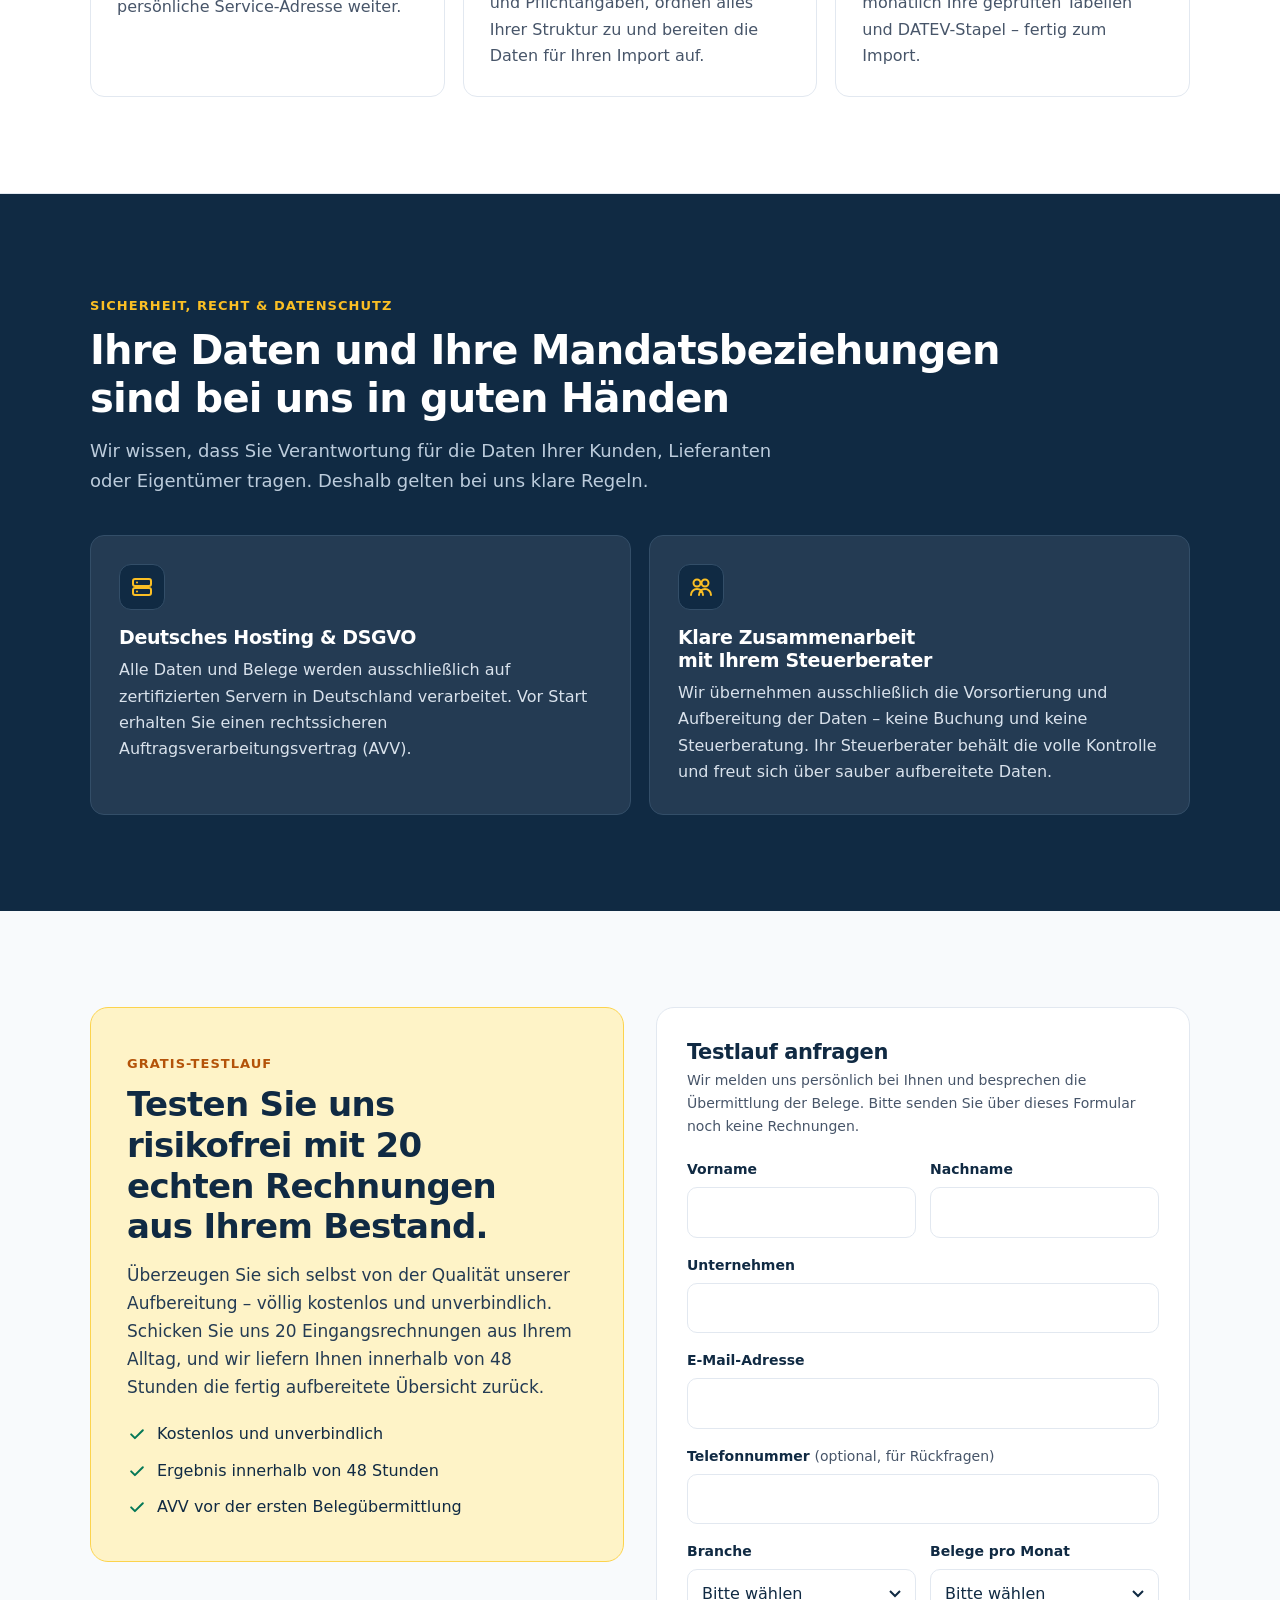
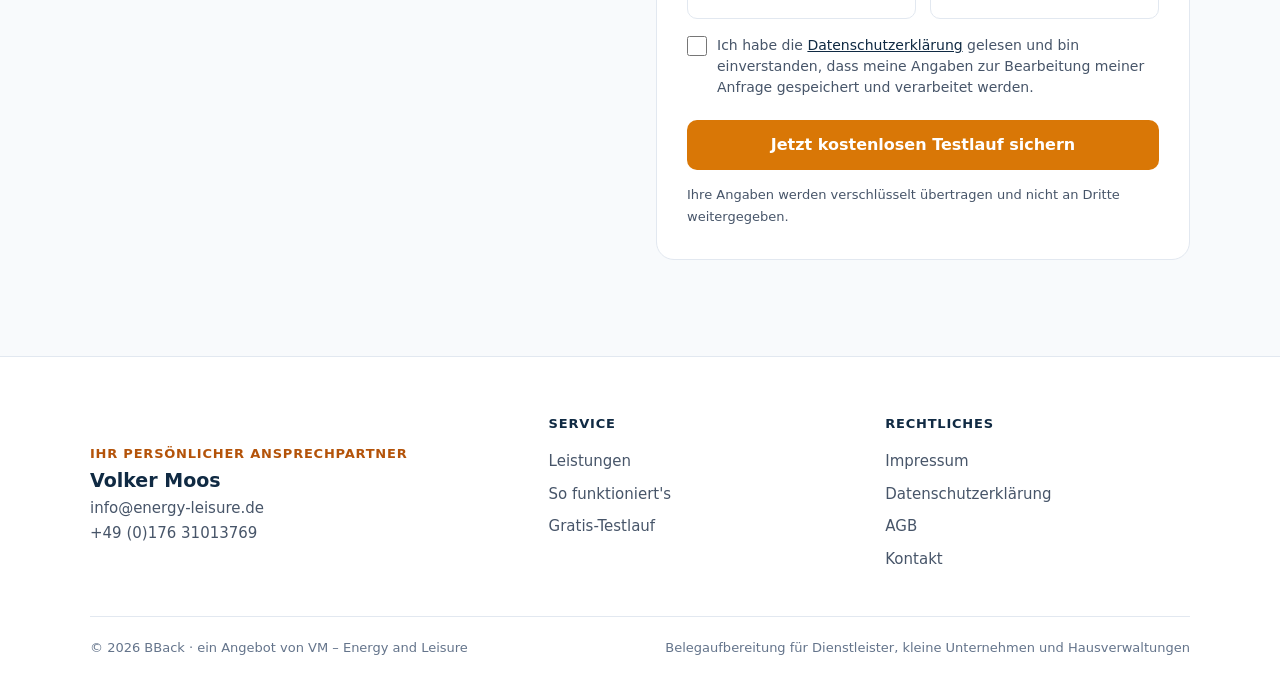
==== commit d973e244: "Universell für Dienstleister, kleine Unternehmen und Hausverwaltungen, Logo BBack, Formular Branche " ====
--- a/index.html
+++ b/index.html
@@ -1,12 +1,12 @@
 <!DOCTYPE html>
-<!-- ImmoBack – Landingpage – index.html -->
-<!-- Erstellt: 16.11.2026 · Geändert: 16.11.2026 (Wortlaut Vorsortierung statt Kontierung, Foto entfernt; keine automatische Silbentrennung; Vorteile im ersten Bildschirm) -->
+<!-- BBack (BuchungsBackOffice) – Landingpage – index.html -->
+<!-- Erstellt: 16.11.2026 · Geändert: 16.11.2026 (Wortlaut Vorsortierung statt Kontierung, Foto entfernt; keine automatische Silbentrennung; Vorteile im ersten Bildschirm) · Geändert: 18.11.2026 (universell für Dienstleister und kleine Unternehmen, Logo BBack) -->
 <html lang="de">
 <head>
 <meta charset="UTF-8">
 <meta name="viewport" content="width=device-width, initial-scale=1.0">
-<title>ImmoBack – Belegaufbereitung für Hausverwaltungen</title>
-<meta name="description" content="Externer Backoffice-Service für WEG- und Mietverwaltungen: Wir prüfen Handwerkerrechnungen, ordnen sie Ihren Objekten zu, splitten § 35a-Lohnanteile und liefern alles fertig für Ihre Verwaltungssoftware und DATEV.">
+<title>BBack – Belegaufbereitung für Dienstleister, kleine Unternehmen und Hausverwaltungen</title>
+<meta name="description" content="Externer Backoffice-Service für Dienstleister, kleine Unternehmen und Hausverwaltungen: Wir prüfen Rechnungen und Belege, sortieren sie vor und liefern alles fertig für Ihre Software, DATEV und den Steuerberater.">
 <meta name="robots" content="index,follow">
 <link rel="stylesheet" href="style.css">
 <link rel="icon" href="data:image/svg+xml,%3Csvg xmlns='http://www.w3.org/2000/svg' viewBox='0 0 32 32'%3E%3Crect width='32' height='32' rx='7' fill='%23102A43'/%3E%3Cpath d='M8 15l8-6 8 6v9H8z' fill='none' stroke='%23D97706' stroke-width='2.4' stroke-linejoin='round'/%3E%3C/svg%3E">
@@ -17,11 +17,11 @@
 <!-- 1. Header -->
 <header class="site-header">
   <div class="wrap header-inner">
-    <a href="#top" class="logo" aria-label="ImmoBack – zur Startseite">
+    <a href="#top" class="logo" aria-label="BBack – zur Startseite">
       <span class="logo-mark" aria-hidden="true">
         <svg width="20" height="20" viewBox="0 0 24 24" fill="none" stroke="currentColor" stroke-width="2.2" stroke-linejoin="round"><path d="M3 11l9-7 9 7v9a1 1 0 0 1-1 1H4a1 1 0 0 1-1-1z"/><path d="M9 21v-6h6v6"/></svg>
       </span>
-      <span>Immo<span class="accent">Back</span></span>
+      <span>B<span class="accent">Back</span></span>
     </a>
     <nav class="nav" aria-label="Hauptnavigation">
       <a href="#entlastung">Ihre Entlastung</a>
@@ -51,9 +51,9 @@
 <section class="hero" id="top">
   <div class="wrap">
     <div class="hero-grid">
-      <span class="badge hero-badge"><span class="badge-dot" aria-hidden="true"></span>Für WEG- und Mietverwaltungen in Deutschland</span>
-      <h1 class="hero-title">Schluss mit Belegchaos nach Feierabend: <em>Wir bereiten Ihre Handwerker&shy;rechnungen fix und fertig auf.</em></h1>
-      <p class="lead hero-lead">Wir prüfen eingehende Rechnungen, ordnen sie Ihren Objekten zu und liefern alles fertig für Ihre Verwaltungssoftware und den Steuerberater.</p>
+      <span class="badge hero-badge"><span class="badge-dot" aria-hidden="true"></span>Für Dienstleister, kleine Unternehmen und Hausverwaltungen</span>
+      <h1 class="hero-title">Schluss mit Belegchaos nach Feierabend: <em>Wir bereiten Ihre Rechnungen und Belege fix und fertig auf.</em></h1>
+      <p class="lead hero-lead">Ob z. B. Hausverwaltung, Handwerksbetrieb, Agentur oder Selbstständige: Wir prüfen eingehende Rechnungen, ordnen sie Ihren Projekten, Kostenstellen oder Objekten zu und liefern alles fertig für Ihre Software und den Steuerberater.</p>
       <div class="hero-ctas">
         <a href="#testlauf" class="btn btn-primary">Kostenlosen Testlauf (20 Rechnungen) anfragen</a>
         <a href="#ablauf" class="btn btn-ghost">Ablauf ansehen</a>
@@ -63,13 +63,13 @@
         <ul>
         <li><span class="benefit-icon"><svg width="22" height="22" viewBox="0 0 24 24" fill="none" stroke="currentColor" stroke-width="2" stroke-linecap="round" stroke-linejoin="round" aria-hidden="true"><path d="M20 14.5A8 8 0 1 1 9.5 4a6.5 6.5 0 0 0 10.5 10.5z"/></svg></span><span><strong>Mehr Feierabend</strong><span class="benefit-text">Wir nehmen Ihnen die Belegarbeit ab.</span></span></li>
         <li><span class="benefit-icon"><svg width="22" height="22" viewBox="0 0 24 24" fill="none" stroke="currentColor" stroke-width="2" stroke-linecap="round" stroke-linejoin="round" aria-hidden="true"><path d="M4 12a8 8 0 0 1 14-5.3L20 9M20 4v5h-5M20 12a8 8 0 0 1-14 5.3L4 15M4 20v-5h5"/></svg></span><span><strong>Ohne Softwarewechsel</strong><span class="benefit-text">Sie arbeiten weiter wie bisher.</span></span></li>
-        <li><span class="benefit-icon"><svg width="22" height="22" viewBox="0 0 24 24" fill="none" stroke="currentColor" stroke-width="2" stroke-linecap="round" stroke-linejoin="round" aria-hidden="true"><path d="M14 3H7a2 2 0 0 0-2 2v14a2 2 0 0 0 2 2h10a2 2 0 0 0 2-2V8z"/><path d="M14 3v5h5M9 15l2 2 4-4"/></svg></span><span><strong>Fertig für DATEV</strong><span class="benefit-text">Und für Ihre Verwaltungssoftware.</span></span></li>
+        <li><span class="benefit-icon"><svg width="22" height="22" viewBox="0 0 24 24" fill="none" stroke="currentColor" stroke-width="2" stroke-linecap="round" stroke-linejoin="round" aria-hidden="true"><path d="M14 3H7a2 2 0 0 0-2 2v14a2 2 0 0 0 2 2h10a2 2 0 0 0 2-2V8z"/><path d="M14 3v5h5M9 15l2 2 4-4"/></svg></span><span><strong>Fertig für DATEV</strong><span class="benefit-text">Und für Ihre Software.</span></span></li>
         <li><span class="benefit-icon"><svg width="22" height="22" viewBox="0 0 24 24" fill="none" stroke="currentColor" stroke-width="2" stroke-linecap="round" stroke-linejoin="round" aria-hidden="true"><path d="M12 3l8 3v6c0 5-3.5 8-8 9-4.5-1-8-4-8-9V6z"/><path d="M9 12l2 2 4-4"/></svg></span><span><strong>Daten in Deutschland</strong><span class="benefit-text">Verarbeitung mit AVV.</span></span></li>
         </ul>
       </aside>
     </div>
     <ul class="trust">
-      <li><svg width="22" height="22" viewBox="0 0 24 24" fill="none" stroke="currentColor" stroke-width="2.2" stroke-linecap="round" stroke-linejoin="round" aria-hidden="true"><circle cx="12" cy="12" r="10"/><path d="M8 12.5l2.6 2.6L16 9.5"/></svg>Kompatibel mit Domus, Haufe, Immoware24 &amp; DATEV</li>
+      <li><svg width="22" height="22" viewBox="0 0 24 24" fill="none" stroke="currentColor" stroke-width="2.2" stroke-linecap="round" stroke-linejoin="round" aria-hidden="true"><circle cx="12" cy="12" r="10"/><path d="M8 12.5l2.6 2.6L16 9.5"/></svg>Fertig für DATEV und gängige Buchhaltungs- und Verwaltungsprogramme</li>
       <li><svg width="22" height="22" viewBox="0 0 24 24" fill="none" stroke="currentColor" stroke-width="2.2" stroke-linecap="round" stroke-linejoin="round" aria-hidden="true"><circle cx="12" cy="12" r="10"/><path d="M8 12.5l2.6 2.6L16 9.5"/></svg>100 % DSGVO-konform (Server in Deutschland + AVV)</li>
       <li><svg width="22" height="22" viewBox="0 0 24 24" fill="none" stroke="currentColor" stroke-width="2.2" stroke-linecap="round" stroke-linejoin="round" aria-hidden="true"><circle cx="12" cy="12" r="10"/><path d="M8 12.5l2.6 2.6L16 9.5"/></svg>Keine neue Software oder Installation nötig</li>
     </ul>
@@ -81,19 +81,19 @@
   <div class="wrap">
     <div class="section-head center">
       <span class="eyebrow">Ihre Entlastung</span>
-      <h2>Kommt Ihnen das im Verwaltungsalltag bekannt vor?</h2>
-      <p class="lead">Die eigentliche Verwaltungsarbeit bleibt liegen, weil Belege Zeit fressen. Damit sind Sie nicht allein.</p>
+      <h2>Kommt Ihnen das im Büroalltag bekannt vor?</h2>
+      <p class="lead">Die eigentliche Arbeit bleibt liegen, weil Belege Zeit fressen. Damit sind Sie nicht allein.</p>
     </div>
     <div class="grid grid-3">
       <article class="card card-problem">
         <div class="icon-box" aria-hidden="true"><svg width="24" height="24" viewBox="0 0 24 24" fill="none" stroke="currentColor" stroke-width="2" stroke-linecap="round" stroke-linejoin="round"><path d="M14 3H7a2 2 0 0 0-2 2v14a2 2 0 0 0 2 2h10a2 2 0 0 0 2-2V8z"/><path d="M14 3v5h5M9 13h6M9 17h4"/></svg></div>
         <h3>Der Rechnungsstapel am Freitagabend</h3>
-        <p>Hunderte Handwerker- und Versorgerrechnungen müssen manuell auf die Pflichtangaben nach § 14 UStG geprüft, dem richtigen Objekt zugeordnet und abgelegt werden.</p>
+        <p>Lieferanten-, Handwerker- und Versorgerrechnungen müssen manuell auf die Pflichtangaben nach § 14 UStG geprüft, richtig zugeordnet und abgelegt werden.</p>
       </article>
       <article class="card card-problem">
         <div class="icon-box" aria-hidden="true"><svg width="24" height="24" viewBox="0 0 24 24" fill="none" stroke="currentColor" stroke-width="2" stroke-linecap="round" stroke-linejoin="round"><circle cx="12" cy="12" r="9"/><path d="M12 7v5l3 2"/></svg></div>
-        <h3>Zeitfresser § 35a &amp; Betriebskosten</h3>
-        <p>Das mühsame Heraussuchen von Lohnanteilen für haushaltsnahe Dienstleistungen und die Trennung zwischen umlagefähigen und nicht umlagefähigen Kosten.</p>
+        <h3>Zeitfresser Zuordnung &amp; Sonderfälle</h3>
+        <p>Welche Rechnung gehört zu welchem Projekt, welcher Kostenstelle oder welchem Objekt? Bei Hausverwaltungen kommen § 35a-Lohnanteile und die Trennung umlagefähiger Kosten dazu.</p>
       </article>
       <article class="card card-problem">
         <div class="icon-box" aria-hidden="true"><svg width="24" height="24" viewBox="0 0 24 24" fill="none" stroke="currentColor" stroke-width="2" stroke-linecap="round" stroke-linejoin="round"><circle cx="9" cy="8" r="4"/><path d="M2 21v-1a7 7 0 0 1 11-5.7M17 14l5 5M22 14l-5 5"/></svg></div>
@@ -115,18 +115,18 @@
     <div class="grid grid-4">
       <article class="card">
         <span class="num">1</span>
-        <h3>Objektbezogene Belegprüfung &amp; Vorsortierung</h3>
-        <p>Jede Rechnung wird formal geprüft, dem richtigen Objekt bzw. der richtigen WEG zugeordnet und nach Ihren Kostenstellen vorsortiert.</p>
+        <h3>Belegprüfung &amp; Vorsortierung</h3>
+        <p>Jede Rechnung wird formal auf Pflichtangaben und Bankdaten geprüft, erfasst und sauber vorsortiert.</p>
       </article>
       <article class="card">
         <span class="num">2</span>
-        <h3>Vorbereitende Nebenkostenabrechnung (BetrKV)</h3>
-        <p>Saubere Trennung zwischen umlagefähigen Betriebskosten (inkl. Umlageschlüssel) und nicht umlagefähigen Eigentümerkosten.</p>
+        <h3>Zuordnung nach Ihrer Struktur</h3>
+        <p>Wir ordnen jeden Beleg Ihren Projekten, Kostenstellen, Kunden oder Objekten zu – nach Ihren Vorgaben.</p>
       </article>
       <article class="card">
         <span class="num">3</span>
-        <h3>Automatische § 35a-Aufsplittung</h3>
-        <p>Ausweisung der abzugsfähigen Handwerker- und Dienstleistungslöhne für die Eigentümer- und Mieterbescheinigungen.</p>
+        <h3>Für Hausverwaltungen zusätzlich</h3>
+        <p>Vorbereitende Trennung umlagefähiger Betriebskosten (BetrKV) und Ausweisung der § 35a-Lohnanteile für Eigentümer- und Mieterbescheinigungen.</p>
       </article>
       <article class="card">
         <span class="num">4</span>
@@ -158,7 +158,7 @@
       <li class="step">
         <div class="step-head"><span class="step-num">2</span><span class="step-label">Schritt 2</span></div>
         <h3>Prüfung &amp; Aufbereitung im Hintergrund</h3>
-        <p>Wir erfassen alle Daten, prüfen IBAN und Pflichtangaben, ordnen Objekte zu und bereiten die Daten für Ihren Import auf.</p>
+        <p>Wir erfassen alle Daten, prüfen IBAN und Pflichtangaben, ordnen alles Ihrer Struktur zu und bereiten die Daten für Ihren Import auf.</p>
       </li>
       <li class="step">
         <div class="step-head"><span class="step-num">3</span><span class="step-label">Schritt 3</span></div>
@@ -175,7 +175,7 @@
     <div class="section-head">
       <span class="eyebrow">Sicherheit, Recht &amp; Datenschutz</span>
       <h2>Ihre Daten und Ihre Mandatsbeziehungen sind bei uns in guten Händen</h2>
-      <p class="lead">Wir wissen, dass Sie Verantwortung für die Daten von Eigentümern und Mietern tragen. Deshalb gelten bei uns klare Regeln.</p>
+      <p class="lead">Wir wissen, dass Sie Verantwortung für die Daten Ihrer Kunden, Lieferanten oder Eigentümer tragen. Deshalb gelten bei uns klare Regeln.</p>
     </div>
     <div class="grid grid-2">
       <article class="sec-card">
@@ -198,7 +198,7 @@
     <div class="offer-box">
       <span class="eyebrow">Gratis-Testlauf</span>
       <h2>Testen Sie uns risikofrei mit 20 echten Rechnungen aus Ihrem Bestand.</h2>
-      <p>Überzeugen Sie sich selbst von der Qualität unserer Aufbereitung – völlig kostenlos und unverbindlich. Schicken Sie uns 20 Handwerker- oder Versorgerrechnungen eines Objekts, und wir liefern Ihnen innerhalb von 48 Stunden die fertig aufbereitete Übersicht zurück.</p>
+      <p>Überzeugen Sie sich selbst von der Qualität unserer Aufbereitung – völlig kostenlos und unverbindlich. Schicken Sie uns 20 Eingangsrechnungen aus Ihrem Alltag, und wir liefern Ihnen innerhalb von 48 Stunden die fertig aufbereitete Übersicht zurück.</p>
       <ul class="offer-list">
         <li><svg width="20" height="20" viewBox="0 0 24 24" fill="none" stroke="currentColor" stroke-width="2.4" stroke-linecap="round" stroke-linejoin="round" aria-hidden="true"><path d="M5 12.5l4.5 4.5L19 7.5"/></svg>Kostenlos und unverbindlich</li>
         <li><svg width="20" height="20" viewBox="0 0 24 24" fill="none" stroke="currentColor" stroke-width="2.4" stroke-linecap="round" stroke-linejoin="round" aria-hidden="true"><path d="M5 12.5l4.5 4.5L19 7.5"/></svg>Ergebnis innerhalb von 48 Stunden</li>
@@ -223,9 +223,9 @@
           </div>
         </div>
         <div class="field" data-field="company">
-          <label for="f-company">Hausverwaltung</label>
+          <label for="f-company">Unternehmen</label>
           <input id="f-company" name="company" type="text" autocomplete="organization" maxlength="120" required>
-          <span class="field-error">Bitte geben Sie den Namen Ihrer Hausverwaltung an.</span>
+          <span class="field-error">Bitte geben Sie den Namen Ihres Unternehmens an.</span>
         </div>
         <div class="field" data-field="email">
           <label for="f-email">E-Mail-Adresse</label>
@@ -237,16 +237,29 @@
           <input id="f-phone" name="mobile" type="tel" autocomplete="tel" maxlength="40">
           <span class="field-error">Bitte prüfen Sie die Telefonnummer (nur Ziffern, Leerzeichen, + / ( ) - .).</span>
         </div>
-        <div class="field" data-field="options">
-          <label for="f-units">Anzahl verwalteter Einheiten</label>
-          <select id="f-units" name="units" required>
-            <option value="" selected disabled>Bitte wählen</option>
-            <option value="units_u50">unter 50</option>
-            <option value="units_50_150">50–150</option>
-            <option value="units_150_400">150–400</option>
-            <option value="units_400_plus">über 400</option>
-          </select>
-          <span class="field-error">Bitte wählen Sie die Anzahl der Einheiten.</span>
+        <div class="field-row">
+          <div class="field" data-field="branche">
+            <label for="f-branche">Branche</label>
+            <select id="f-branche" name="branche" required>
+              <option value="" selected disabled>Bitte wählen</option>
+              <option value="branche_hausverwaltung">Hausverwaltung</option>
+              <option value="branche_handwerk">Handwerk</option>
+              <option value="branche_dienstleistung">Dienstleistung</option>
+              <option value="branche_sonstiges">Sonstiges</option>
+            </select>
+            <span class="field-error">Bitte wählen Sie Ihre Branche.</span>
+          </div>
+          <div class="field" data-field="belege">
+            <label for="f-belege">Belege pro Monat</label>
+            <select id="f-belege" name="belege" required>
+              <option value="" selected disabled>Bitte wählen</option>
+              <option value="belege_u50">unter 50</option>
+              <option value="belege_50_200">50–200</option>
+              <option value="belege_200_500">200–500</option>
+              <option value="belege_500_plus">über 500</option>
+            </select>
+            <span class="field-error">Bitte wählen Sie die Anzahl der Belege.</span>
+          </div>
         </div>
         <div class="hp" aria-hidden="true">
           <label for="f-website">Website</label>
@@ -294,8 +307,8 @@
       </div>
     </div>
     <div class="footer-bottom">
-      <span>© 2026 ImmoBack · ein Angebot von VM – Energy and Leisure</span>
-      <span>Belegaufbereitung für WEG- und Mietverwaltungen</span>
+      <span>© 2026 BBack · ein Angebot von VM – Energy and Leisure</span>
+      <span>Belegaufbereitung für Dienstleister, kleine Unternehmen und Hausverwaltungen</span>
     </div>
   </div>
 </footer>
--- a/style.css
+++ b/style.css
@@ -1,4 +1,4 @@
-/* ImmoBack – Landingpage – style.css */
+/* BBack – Landingpage – style.css · Geändert: 18.11.2026 (Name) */
 /* Erstellt: 16.11.2026 · Geändert: 16.11.2026 (Foto entfernt; keine automatische Silbentrennung; Vorteile im ersten Bildschirm) */
 
 /* Schrift: Inter, falls auf dem Gerät installiert, sonst Systemschrift. Keine externen Schriftquellen. */
@@ -94,6 +94,7 @@
 .benefit-icon svg{width:20px;height:20px;}
 @media (max-width:639px){
   .hero-grid{gap:12px;}
+  .hero-badge{font-size:12px;padding:5px 10px;gap:6px;letter-spacing:-.01em;}
   .hero-ctas .btn{min-height:46px;padding:10px 18px;}
 }
 @media (max-width:379px){
